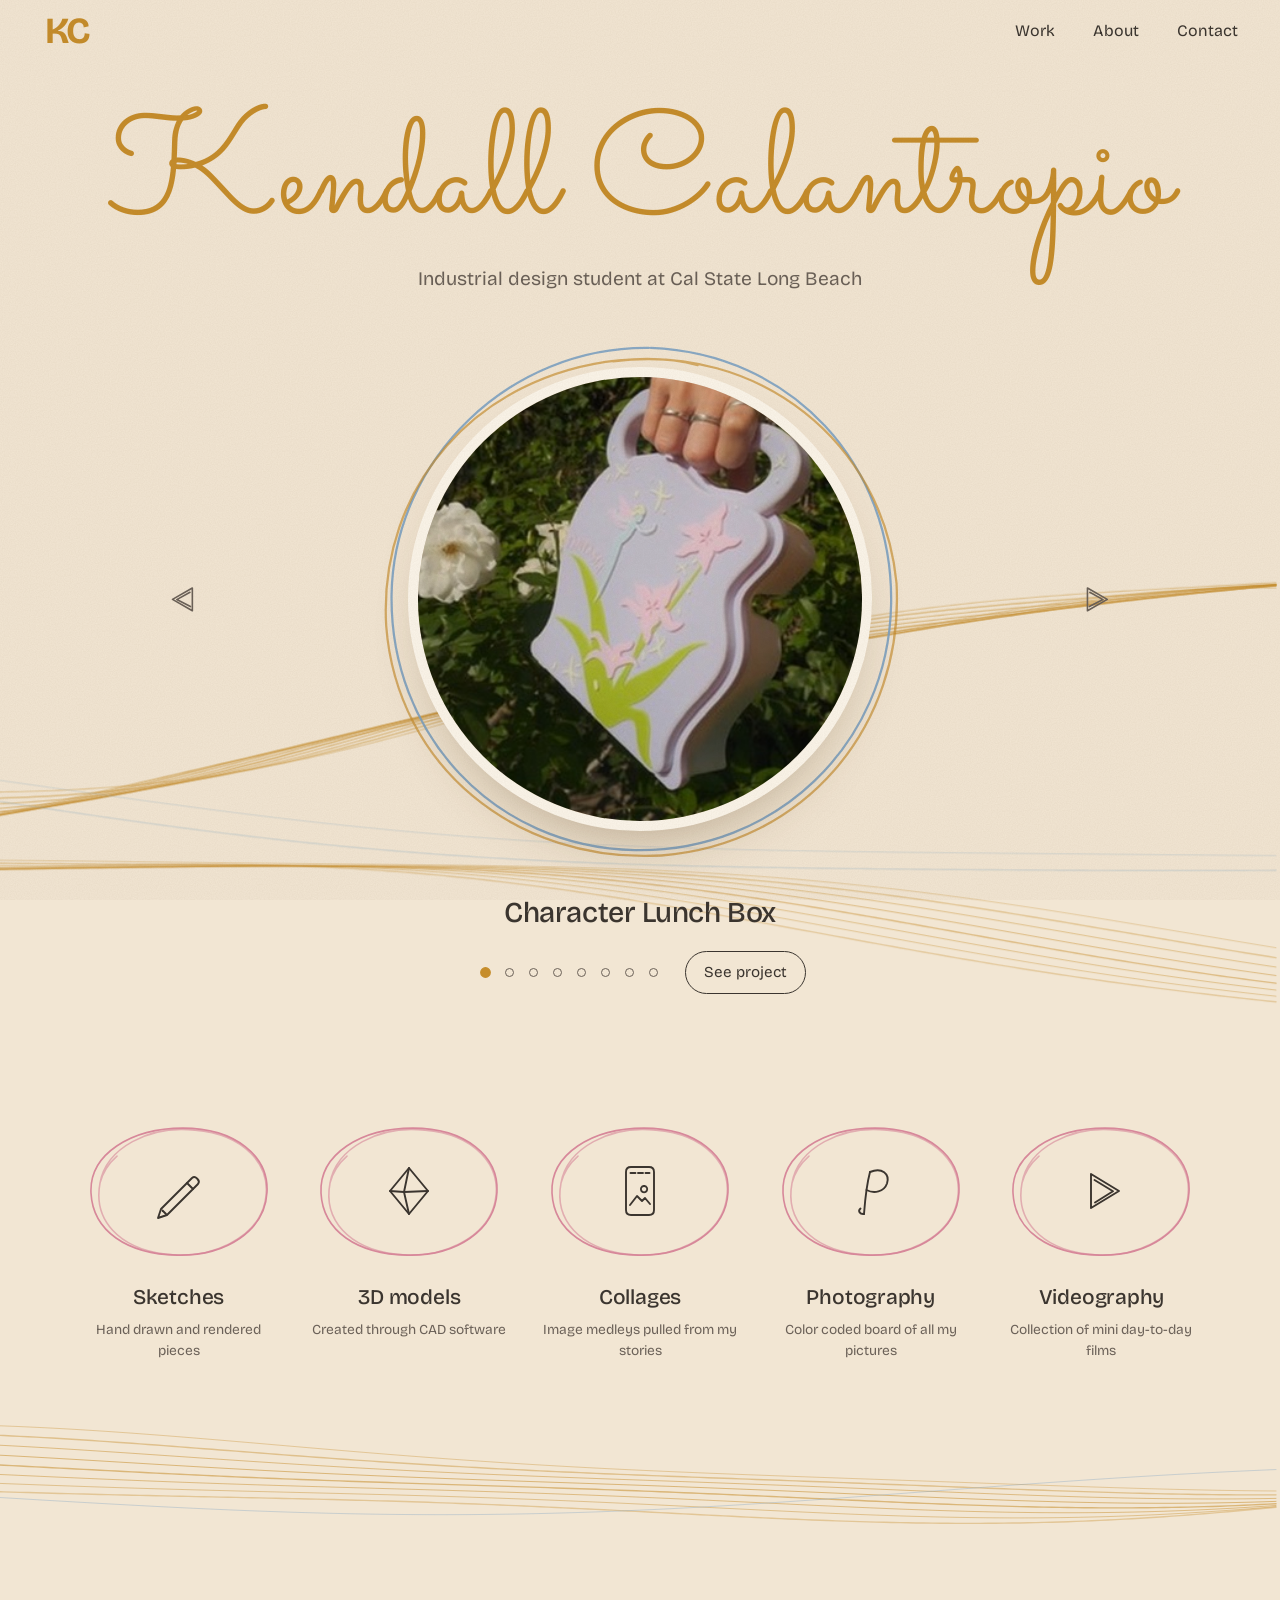
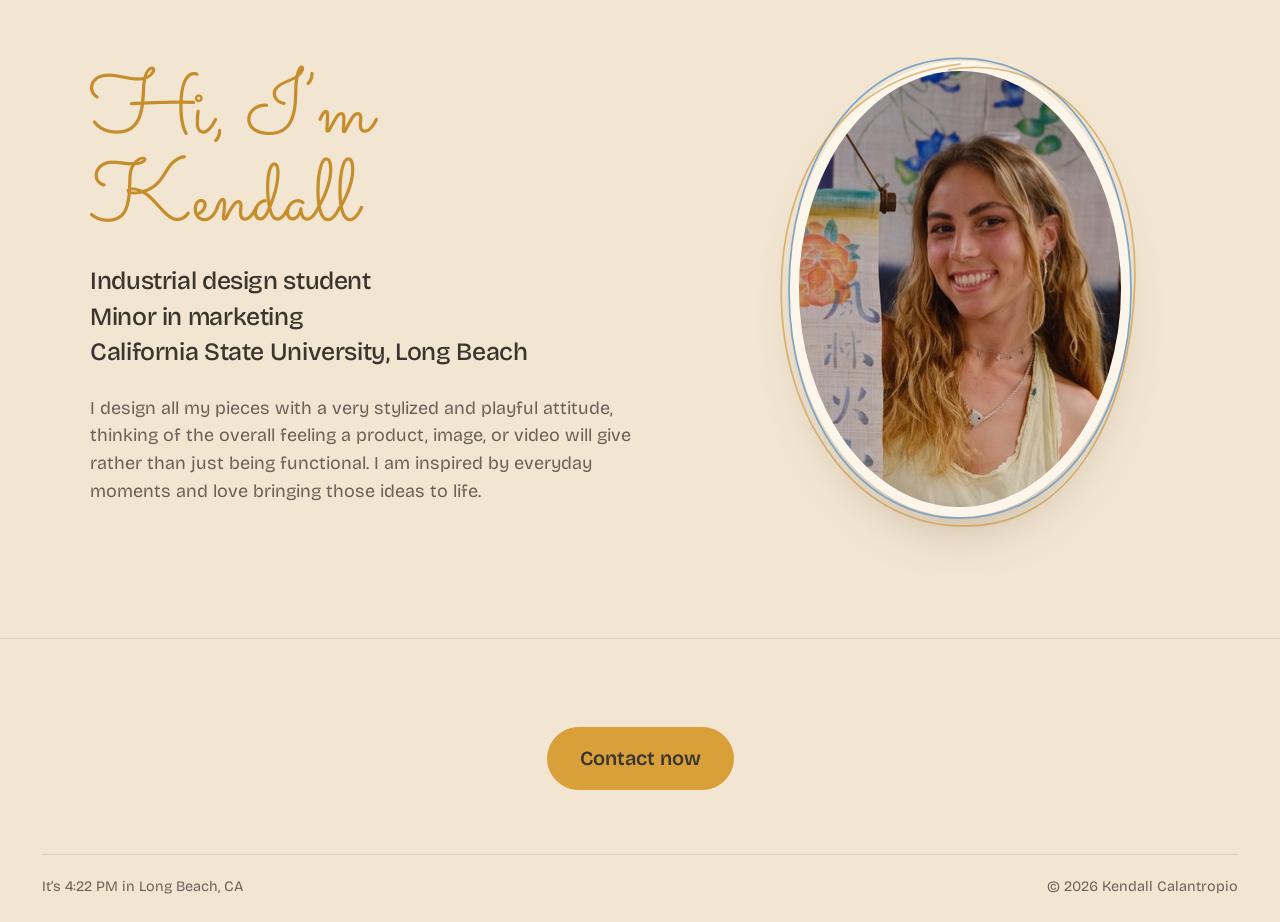
==== index.html @ 1a303d43 "Logo" ====
<!doctype html>
<html lang="en">
<head>
<meta charset="utf-8">
<meta name="viewport" content="width=device-width, initial-scale=1, viewport-fit=cover">
<meta name="color-scheme" content="only light">
<title>Kendall Calantropio | Industrial Design</title>
<meta name="description" content="Kendall Calantropio is an industrial design student at Cal State Long Beach. 3D printed objects, sketches, photography, and video.">
<script>document.documentElement.classList.add("js-intro");setTimeout(function(){document.documentElement.classList.remove("js-intro")},3500);</script>
<link rel="preload" href="assets/fonts/sacramento.woff2" as="font" type="font/woff2" crossorigin>
<link rel="preload" href="assets/fonts/bricolage-grotesque.woff2" as="font" type="font/woff2" crossorigin>
<link rel="stylesheet" href="assets/css/fonts.css">
<link rel="icon" href="data:image/svg+xml,%3Csvg xmlns=%27http://www.w3.org/2000/svg%27 viewBox=%270 0 64 64%27%3E%3Ccircle cx=%2732%27 cy=%2732%27 r=%2730%27 fill=%27%23C68D2B%27/%3E%3Ctext x=%2732%27 y=%2742%27 font-family=%27Georgia,serif%27 font-size=%2726%27 text-anchor=%27middle%27 fill=%27%23FBF5EA%27%3EKC%3C/text%3E%3C/svg%3E">
<meta property="og:type" content="website">
<meta property="og:title" content="Kendall Calantropio | Industrial Design">
<meta property="og:description" content="Industrial design student at Cal State Long Beach. 3D printed objects, sketches, collages, photography, and video.">
<meta property="og:url" content="https://calantropio.com/">
<meta property="og:image" content="https://calantropio.com/assets/img/lunchbox-1.jpg">
<style>
/* ---------- Tokens: colored pencils on sketchbook paper (always light) ---------- */
:root{
  --paper:#F2E6D3;
  --paper-deep:#E8D7BC;
  --paper-card:#F7EEDF;
  --frame:#FBF5EA;
  --graphite:#3B352F;
  --graphite-soft:#6B6158;
  --ochre:#C68D2B;
  --pink:#D7889A;
  --sky:#7FA4C4;
  --gold:#D9A03A;
  --shadow:0 30px 60px -32px rgba(84,54,20,.42);
  --ease:cubic-bezier(.2,.7,.1,1);
  --gutter:clamp(1.1rem,4vw,2.6rem);
  color-scheme:only light;
  box-sizing:border-box;
  padding-top:env(safe-area-inset-top,0px);
  padding-bottom:env(safe-area-inset-bottom,0px);
}
*,*::before,*::after{box-sizing:inherit}
html{scroll-padding-top:env(safe-area-inset-top,0px);-webkit-text-size-adjust:100%;background:var(--paper)}
html.lenis,html.lenis body{height:auto}
.lenis.lenis-smooth{scroll-behavior:auto !important}
.lenis.lenis-smooth [data-lenis-prevent]{overscroll-behavior:contain}
.lenis.lenis-stopped{overflow:hidden}
html.lb-open{overflow:hidden}
body{
  margin:0;background:var(--paper);color:var(--graphite);
  font-family:"Bricolage Grotesque","Avenir Next","Segoe UI",system-ui,sans-serif;
  font-optical-sizing:auto;font-size:clamp(1rem,.95rem + .25vw,1.125rem);line-height:1.55;
  overflow-x:hidden;-webkit-font-smoothing:antialiased;
}
body::before{content:"";position:fixed;inset:0 0 auto;height:env(safe-area-inset-top,0px);z-index:10;background:var(--paper)}
img{display:block;max-width:100%}
button{font:inherit;color:inherit}
[hidden]{display:none !important}
:focus-visible{outline:2px solid var(--ochre);outline-offset:4px;border-radius:8px}
.skip{position:absolute;left:1rem;top:-4rem;z-index:100;background:var(--graphite);color:var(--paper);padding:.6rem 1rem;border-radius:999px;text-decoration:none}
.skip:focus{top:calc(env(safe-area-inset-top,0px) + .75rem)}
.sr{position:absolute;width:1px;height:1px;overflow:hidden;clip:rect(0 0 0 0);white-space:nowrap}
.grain{position:fixed;inset:0;pointer-events:none;z-index:60;opacity:.16;mix-blend-mode:multiply;
  background-image:url("data:image/svg+xml;utf8,<svg xmlns='http://www.w3.org/2000/svg' width='180' height='180'><filter id='n'><feTurbulence type='fractalNoise' baseFrequency='.85' numOctaves='2' stitchTiles='stitch'/><feColorMatrix values='0 0 0 0 .32  0 0 0 0 .25  0 0 0 0 .17  0 0 0 .6 0'/></filter><rect width='100%' height='100%' filter='url(%23n)'/></svg>")}

/* ---------- Nav ---------- */
.nav{position:fixed;top:0;left:0;right:0;z-index:50;display:flex;align-items:center;justify-content:space-between;
  padding:calc(env(safe-area-inset-top,0px) + .8rem) var(--gutter) .8rem;
  transition:transform .55s var(--ease),background-color .4s ease,box-shadow .4s ease}
.nav.is-scrolled{background:var(--paper);background:color-mix(in srgb,var(--paper) 84%,transparent);
  -webkit-backdrop-filter:blur(12px);backdrop-filter:blur(12px);box-shadow:0 1px 0 color-mix(in srgb,var(--graphite) 10%,transparent)}
.nav.is-hidden{transform:translateY(-110%)}
.nav-mark{font-family:"Bricolage Grotesque","Avenir Next","Segoe UI",system-ui,sans-serif;font-size:2.3rem;line-height:1;font-weight:700;letter-spacing:-.08em;color:var(--ochre);text-decoration:none;padding:0 .2rem}
.nav-links{display:flex;gap:clamp(1.1rem,3vw,2.4rem)}
.nav-links a{position:relative;color:var(--graphite);text-decoration:none;font-size:1rem;padding:.35rem 0}
.nav-links a::after{content:"";position:absolute;left:0;right:0;bottom:0;height:1.5px;background:var(--ochre);transform:scaleX(0);transform-origin:right;transition:transform .5s var(--ease)}
.nav-links a:hover::after,.nav-links a:focus-visible::after{transform:scaleX(1);transform-origin:left}

/* ---------- Hero ---------- */
.hero{position:relative;isolation:isolate;min-height:100svh;display:flex;flex-direction:column;align-items:center;justify-content:center;
  text-align:center;padding:clamp(5.5rem,12vh,8rem) var(--gutter) clamp(2.5rem,7vh,4.5rem);overflow:hidden}
.waves{display:block;width:100%;pointer-events:none}
.waves-hero{position:absolute;left:0;right:0;bottom:0;height:64%;z-index:-1}
.hero-name{margin:0;font-family:"Sacramento","Snell Roundhand",cursive;font-weight:400;
  font-size:clamp(3.1rem,11.5vw,9.8rem);line-height:1.02;color:var(--ochre)}
.hero-name-ink{display:inline-block;padding:.22em .35em .26em;margin:-.22em -.35em -.26em}
.hero-role{margin:.35rem 0 0;color:var(--graphite-soft);font-size:clamp(1rem,.9rem + .4vw,1.2rem)}

.feature{position:relative;margin-top:clamp(1.4rem,4vh,2.6rem);width:min(100%,980px);display:grid;
  grid-template-columns:auto minmax(0,1fr) auto;grid-template-areas:"prev stage next" "cap cap cap";
  align-items:center;column-gap:clamp(.25rem,4vw,4rem);row-gap:clamp(1rem,2.4vh,1.6rem)}
.feature-stage{grid-area:stage;position:relative;justify-self:center;width:clamp(260px,min(50vw,60svh),660px);aspect-ratio:1;
  perspective:900px;touch-action:pan-y;cursor:pointer}
.feature-frame{position:absolute;inset:7%;border-radius:50%;overflow:hidden;background:var(--paper-deep);
  border:clamp(6px,.9vw,10px) solid var(--frame);box-shadow:var(--shadow);will-change:transform}
.feature-img{position:absolute;inset:0;width:100%;height:100%;object-fit:cover;user-select:none;-webkit-user-drag:none}
.feature-ring{position:absolute;inset:0;width:100%;height:100%;overflow:visible;pointer-events:none}
.feature-ring path{fill:none;stroke:var(--sky);stroke-width:.42;stroke-linecap:round;stroke-dasharray:1;opacity:.9}
.feature-ring path:last-child{stroke:var(--ochre);opacity:.65}
.feature-arrow{appearance:none;border:0;background:none;width:clamp(44px,6vw,66px);height:clamp(44px,6vw,66px);border-radius:50%;
  display:grid;place-items:center;cursor:pointer;color:var(--graphite-soft);transition:color .3s ease}
.feature-arrow:hover{color:var(--ochre)}
.feature-arrow.prev{grid-area:prev}
.feature-arrow.next{grid-area:next}
.feature-arrow svg{width:70%;height:70%;overflow:visible}
.feature-arrow.next svg{transform:scaleX(-1)}
.feature-arrow path{fill:none;stroke:currentColor;stroke-width:1.7;stroke-linejoin:round;stroke-linecap:round}
.feature-caption{grid-area:cap;display:flex;flex-direction:column;align-items:center;gap:.25rem}
.feature-title{margin:0;font-size:clamp(1.3rem,1rem + 1vw,1.8rem);font-weight:500;letter-spacing:-.015em}
.feature-note{margin:0;color:var(--graphite-soft);font-size:.98rem}
.feature-row{display:flex;align-items:center;gap:1.2rem;margin-top:.7rem}
.feature-dots{display:flex}
.feature-dot{appearance:none;border:0;background:none;width:24px;height:28px;padding:0;cursor:pointer;display:grid;place-items:center}
.feature-dot::before{content:"";width:9px;height:9px;border-radius:50%;border:1.5px solid var(--graphite-soft);transition:background-color .3s ease,border-color .3s ease,transform .4s var(--ease)}
.feature-dot[aria-current="true"]::before{background:var(--ochre);border-color:var(--ochre);transform:scale(1.2)}

.pill{appearance:none;display:inline-flex;align-items:center;gap:.5rem;border:1.5px solid var(--graphite);background:transparent;color:var(--graphite);
  border-radius:999px;padding:.55rem 1.15rem;font-size:.95rem;white-space:nowrap;cursor:pointer;text-decoration:none;transition:background-color .35s ease,color .35s ease,border-color .35s ease}
.pill:hover{background:var(--graphite);color:var(--paper)}

/* ---------- Four circles ---------- */
.paths{padding:clamp(1.5rem,5vw,3.5rem) var(--gutter) clamp(.5rem,3vw,2rem)}
.paths-list{list-style:none;margin:0 auto;padding:0;max-width:1240px;display:flex;flex-wrap:wrap;justify-content:center;gap:clamp(1.6rem,3vw,2.6rem) clamp(.75rem,2.4vw,2.6rem)}
.paths-list > li{flex:0 1 200px;min-width:0}
.path{display:flex;flex-direction:column;align-items:center;gap:.8rem;color:var(--graphite);text-decoration:none;text-align:center;border-radius:24px}
.path-ring{position:relative;width:min(100%,210px);aspect-ratio:1.28;display:grid;place-items:center}
.path-ring .ring{position:absolute;inset:0;width:100%;height:100%;overflow:visible}
.ring path{fill:none;stroke:var(--pink);stroke-width:1.6;stroke-linecap:round;stroke-dasharray:1}
.ring path:last-child{opacity:.6}
.path-fill{position:absolute;inset:12% 10%;border-radius:50%;background:radial-gradient(closest-side,color-mix(in srgb,var(--pink) 30%,transparent),transparent);
  transform:scale(.55);opacity:0;transition:transform .7s var(--ease),opacity .45s ease}
.path-icon{position:relative;width:32%;height:auto;overflow:visible;transition:transform .6s var(--ease)}
.path-icon path{fill:none;stroke:var(--graphite);stroke-width:1.9;stroke-linecap:round;stroke-linejoin:round}
.path:hover .path-fill,.path:focus-visible .path-fill{transform:scale(1);opacity:1}
.path:hover .path-icon,.path:focus-visible .path-icon{transform:translateY(-4px) rotate(-5deg)}
.path:hover .ring path,.path:focus-visible .ring path{animation:redraw 1.1s var(--ease) both}
.path:hover .ring path:last-child,.path:focus-visible .ring path:last-child{animation-delay:.12s}
@keyframes redraw{from{stroke-dashoffset:1}to{stroke-dashoffset:0}}
.path-label{font-size:clamp(1.05rem,.95rem + .45vw,1.35rem);font-weight:500;letter-spacing:-.01em}
.path-where{margin-top:-.55rem;font-size:.86rem;color:var(--graphite-soft)}
/* when someone taps Work in the menu, the circles redraw and nudge to say "start here" */
.paths-list.is-focus .ring path{animation:redraw 1.3s var(--ease) both}
.paths-list.is-focus .ring path:last-child{animation-delay:.15s}
.paths-list.is-focus .path-ring{animation:nudge 1s var(--ease) both}
.paths-list.is-focus li:nth-child(2) .path-ring{animation-delay:.07s}
.paths-list.is-focus li:nth-child(3) .path-ring{animation-delay:.14s}
.paths-list.is-focus li:nth-child(4) .path-ring{animation-delay:.21s}
.paths-list.is-focus li:nth-child(5) .path-ring{animation-delay:.28s}
@keyframes nudge{0%{transform:scale(.9)}55%{transform:scale(1.06)}100%{transform:none}}

.divider{height:clamp(90px,14vw,170px)}
.divider .waves{height:100%}

/* ---------- About ---------- */
.about{padding:clamp(2rem,6vw,4.5rem) var(--gutter) clamp(3rem,8vw,6rem)}
.about-inner{max-width:1100px;margin:0 auto;display:grid;grid-template-columns:minmax(0,1.1fr) minmax(0,.9fr);gap:clamp(2rem,6vw,6rem);align-items:center}
.about-hello{margin:0 0 1.1rem;font-family:"Sacramento","Snell Roundhand",cursive;font-weight:400;color:var(--ochre);font-size:clamp(3.2rem,2rem + 4.4vw,6rem);line-height:1}
.about-facts{list-style:none;margin:0 0 1.6rem;padding:0;display:grid;gap:.2rem;font-size:clamp(1.2rem,1rem + .7vw,1.6rem);font-weight:500;letter-spacing:-.015em;line-height:1.3}
.about-bio{margin:0;max-width:46ch;color:var(--graphite-soft)}
.portrait{position:relative;justify-self:center;width:min(100%,380px);aspect-ratio:3/4}
.portrait-frame{position:absolute;inset:5%;border-radius:50%;overflow:hidden;border:clamp(7px,.9vw,10px) solid var(--frame);box-shadow:var(--shadow);background:var(--paper-deep)}
.portrait-frame img{width:100%;height:100%;object-fit:cover;object-position:50% 28%;transform:scale(1.12)}
.portrait svg{position:absolute;inset:0;width:100%;height:100%;overflow:visible;pointer-events:none}
.portrait svg path{fill:none;stroke:var(--sky);stroke-width:.45;stroke-linecap:round}
.portrait svg path:last-child{stroke:var(--ochre);opacity:.55}

/* ---------- Work pages: shared header ---------- */
.page-head{position:relative;isolation:isolate;max-width:1300px;margin:0 auto;padding:clamp(7rem,17vh,10.5rem) var(--gutter) clamp(1.5rem,3.5vw,2.5rem)}
.page-waves{position:absolute;left:50%;width:100vw;transform:translateX(-50%);bottom:-30px;height:70%;z-index:-1}
.back-link{display:inline-block;margin-bottom:1.6rem;color:var(--graphite-soft);text-decoration:none;border-bottom:1.5px solid var(--pink);padding-bottom:.1rem;transition:color .3s ease}
.back-link:hover{color:var(--ochre)}
.page-title{margin:0;font-size:clamp(3.4rem,2rem + 7vw,9.5rem);font-weight:500;letter-spacing:-.045em;line-height:.92}
.page-intro{margin:1.3rem 0 0;max-width:44ch;color:var(--graphite-soft);font-size:clamp(1.05rem,.95rem + .4vw,1.3rem)}
.page-index{display:flex;flex-wrap:wrap;gap:.6rem;margin-top:1.9rem}
.chip{appearance:none;border:1.5px solid color-mix(in srgb,var(--graphite) 28%,transparent);background:var(--paper);border-radius:999px;padding:.45rem .95rem;font-size:.93rem;cursor:pointer;transition:border-color .3s ease,color .3s ease}
.chip:hover{border-color:var(--ochre);color:var(--ochre)}

/* ---------- 3D models: a showroom of plinths ---------- */
.exhibits{max-width:1300px;margin:0 auto;padding:0 var(--gutter)}
.exhibit{position:relative;display:grid;grid-template-columns:minmax(0,1fr) minmax(0,1fr);align-items:center;gap:clamp(2rem,5vw,5.5rem);
  padding-block:clamp(1.75rem,3.5vw,3rem)}
.exhibit:nth-child(even) .exhibit-stage{order:2}
.exhibit-stage{position:relative;isolation:isolate;display:flex;flex-direction:column;align-items:center}
.plinth-glow{position:absolute;inset:4% -6%;border-radius:50%;background:radial-gradient(closest-side,color-mix(in srgb,var(--accent) 32%,transparent),transparent 74%);z-index:-2}
.exhibit-art{--pad:clamp(10px,1.4vw,16px);--fh:min(60svh,560px);position:relative;width:min(86%,calc(var(--fh) * var(--ar,1) + 2 * var(--pad)))}
.exhibit-sketch{position:absolute;inset:-13px;border:1.6px solid var(--accent);border-radius:18px;transform:rotate(-1.4deg);opacity:.9;pointer-events:none;transition:transform .8s var(--ease)}
.exhibit-sketch + .exhibit-sketch{inset:-7px;border-color:var(--ochre);border-radius:14px;opacity:.55;transform:rotate(1deg)}
.exhibit-back{position:absolute;inset:0;padding:var(--pad);border-radius:10px;background:var(--frame);transform:rotate(4.5deg) translate(4%,1%);transform-origin:50% 90%;
  box-shadow:0 0 0 1px rgba(59,53,47,.07),0 20px 40px -24px rgba(84,54,20,.4);transition:transform .8s var(--ease)}
.exhibit:nth-child(even) .exhibit-back{transform:rotate(-4.5deg) translate(-4%,1%)}
.exhibit-back img{width:100%;height:100%;object-fit:cover;border-radius:3px}
.exhibit-frame{position:relative;display:block;width:100%;padding:var(--pad);border:0;border-radius:10px;background:var(--frame);cursor:pointer;text-align:left;
  box-shadow:0 0 0 1px rgba(59,53,47,.07),0 2px 4px rgba(84,54,20,.06),0 26px 50px -26px rgba(84,54,20,.4),0 60px 100px -60px rgba(84,54,20,.35);
  transition:box-shadow .6s var(--ease),transform .6s var(--ease)}
.exhibit-frame::after{content:"";position:absolute;inset:var(--pad);border-radius:3px;pointer-events:none;box-shadow:inset 0 0 0 1px rgba(59,53,47,.14),inset 0 1px 8px rgba(40,25,10,.1)}
.exhibit-photo{display:block;width:100%;aspect-ratio:var(--ar,1);overflow:hidden;border-radius:3px;background:var(--paper-deep)}
.exhibit-photo img{width:100%;height:100%;object-fit:cover;transition:filter .6s ease}
.exhibit-art:hover .exhibit-frame,.exhibit-frame:focus-visible{transform:translateY(-6px);
  box-shadow:0 0 0 1px rgba(59,53,47,.09),0 3px 6px rgba(84,54,20,.08),0 40px 70px -28px rgba(84,54,20,.5),0 70px 120px -60px rgba(84,54,20,.4)}
.exhibit-art:hover .exhibit-photo img{filter:brightness(1.04) saturate(1.08)}
.exhibit-art:hover .exhibit-sketch{transform:rotate(.8deg) scale(1.012)}
.exhibit-art:hover .exhibit-sketch + .exhibit-sketch{transform:rotate(-1deg) scale(1.02)}
.exhibit-art:hover .exhibit-back{transform:rotate(7deg) translate(6%,2%)}
.exhibit:nth-child(even) .exhibit-art:hover .exhibit-back{transform:rotate(-7deg) translate(-6%,2%)}
.exhibit-text h2{margin:0 0 1.1rem;font-size:clamp(2.4rem,1.4rem + 3.6vw,4.6rem);font-weight:500;letter-spacing:-.035em;line-height:.98}
.exhibit-desc{margin:0 0 1.8rem;max-width:44ch}

/* ---------- Sketches: pages torn from a sketchbook, spread on a desk ---------- */
.desk{max-width:1300px;margin:0 auto;padding:clamp(1rem,3vw,2rem) var(--gutter) clamp(2rem,6vw,4rem);display:flex;gap:clamp(1.4rem,3vw,2.8rem);align-items:flex-start}
.desk-col{flex:1 1 0;min-width:0;display:flex;flex-direction:column;gap:clamp(2.2rem,4vw,3.6rem)}
.desk-col:nth-child(2){padding-top:clamp(2rem,8vw,6.5rem)}
.desk-col:nth-child(3){padding-top:clamp(1rem,3vw,2.5rem)}
.sheet{appearance:none;display:block;width:100%;border:0;background:none;padding:0;text-align:left;cursor:pointer;border-radius:10px}
.sheet-body{position:relative;display:block}
.sheet-under{position:absolute;inset:0;background:#F1E9DB;border-radius:6px 6px 10px 10px;transform:rotate(calc(var(--tilt,0deg) + 3.2deg)) translate(7px,7px);
  box-shadow:0 18px 30px -22px rgba(70,45,15,.4)}
.sheet-paper{position:relative;display:block;background:var(--frame);padding:34px 14px 14px;border-radius:6px 6px 10px 10px;transform:rotate(var(--tilt,0deg));
  box-shadow:0 22px 34px -22px rgba(70,45,15,.42),0 2px 6px -2px rgba(70,45,15,.12);transition:transform .7s var(--ease),box-shadow .7s var(--ease)}
.sheet-coil{position:absolute;top:5px;left:12px;right:12px;height:22px;background-repeat:repeat-x;background-size:16px 22px;
  background-image:url("data:image/svg+xml;utf8,<svg xmlns='http://www.w3.org/2000/svg' width='16' height='22'><circle cx='8' cy='15' r='2.6' fill='%23CDBFA8'/><path d='M8 15 C4 15 4 2.5 8 2.5 C11.5 2.5 11.5 9 9.6 11.6' fill='none' stroke='%233B352F' stroke-width='1.6' stroke-linecap='round'/></svg>")}
.sheet-paper img{width:100%;height:auto;border-radius:2px}
.sheet:hover .sheet-paper,.sheet:focus-visible .sheet-paper{transform:rotate(0deg) translateY(-8px);box-shadow:0 36px 52px -26px rgba(70,45,15,.5),0 2px 6px -2px rgba(70,45,15,.12)}
.sheet-title{display:block;margin-top:1.1rem;font-size:1.25rem;font-weight:500;letter-spacing:-.01em}
.sheet-meta{display:block;color:var(--graphite-soft);font-size:.95rem}


/* ---------- Collages: a bare-bones story player ---------- */
.page-head-tight{padding-top:clamp(5.5rem,11vh,7rem);padding-bottom:clamp(1rem,2.4vw,1.6rem)}
.page-head-tight .back-link{margin-bottom:.7rem}
.page-head-tight .page-title{font-size:clamp(2.4rem,1.6rem + 3vw,4rem)}
.stories{display:flex;align-items:center;justify-content:center;gap:clamp(.6rem,2vw,1.6rem);padding:0 var(--gutter) clamp(3rem,8vw,5rem)}
.story{--ar:0.5725;--sh:clamp(420px,calc(100svh - 15.5rem),880px);position:relative;flex:0 0 auto;width:min(calc(100vw - 2 * var(--gutter)),calc(var(--sh) * var(--ar)));aspect-ratio:var(--ar);
  border-radius:18px;overflow:hidden;background:#141110;box-shadow:0 40px 80px -40px rgba(40,25,10,.6);
  cursor:pointer;user-select:none;-webkit-user-select:none;-webkit-touch-callout:none;touch-action:pan-y;-webkit-tap-highlight-color:transparent}
.story::before{content:"";position:absolute;inset:0 0 auto;height:80px;z-index:1;pointer-events:none;background:linear-gradient(rgba(0,0,0,.32),transparent)}
.story-img{position:absolute;inset:0;width:100%;height:100%;object-fit:cover;pointer-events:none}
.story-bars{position:absolute;z-index:2;top:10px;left:10px;right:10px;display:flex;gap:3px;transition:opacity .2s ease}
.story-bar{flex:1;height:2.5px;border-radius:2px;background:rgba(255,255,255,.38);overflow:hidden}
.story-bar i{display:block;height:100%;background:#fff;transform:scaleX(0);transform-origin:left center}
.story-head{position:absolute;z-index:2;top:20px;left:12px;right:6px;display:flex;align-items:center;gap:.55rem;color:#fff;font-size:.88rem;font-weight:500;
  text-shadow:0 1px 3px rgba(0,0,0,.35);transition:opacity .2s ease}
.story-pause{margin-left:auto;width:40px;height:40px;padding:0;border:0;border-radius:50%;background:transparent;color:#fff;display:grid;place-items:center;cursor:pointer}
.story-pause svg{width:16px;height:16px;overflow:visible}
.story-pause path{fill:none;stroke:currentColor;stroke-width:2.2;stroke-linecap:round;stroke-linejoin:round}
.story-pause .i-play path{fill:currentColor}
.story-pause .i-play,.story-pause.is-paused .i-pause{display:none}
.story-pause.is-paused .i-play{display:block}
.story.is-held .story-bars,.story.is-held .story-head{opacity:0}
.story-side{flex:0 0 auto;width:44px;height:44px;padding:0;border:0;border-radius:50%;background:var(--frame);color:var(--graphite);cursor:pointer;display:grid;place-items:center;
  box-shadow:0 0 0 1px rgba(59,53,47,.08),0 10px 20px -12px rgba(80,50,20,.5);transition:transform .4s var(--ease)}
.story-side:hover{transform:scale(1.08)}
.story-side svg{width:18px;height:18px}
.story-side path{fill:none;stroke:currentColor;stroke-width:2;stroke-linecap:round;stroke-linejoin:round}
@media (max-width:700px){.story-side{display:none}.story{border-radius:14px}}

/* ---------- Next page ---------- */
.next-page{display:flex;flex-direction:column;align-items:center;gap:.1rem;text-decoration:none;color:var(--graphite);text-align:center;
  padding:clamp(3rem,8vw,6rem) var(--gutter) clamp(1.5rem,4vw,2.5rem)}
.next-label{color:var(--graphite-soft);font-size:1.05rem;margin-bottom:.3rem}
.next-title{position:relative;font-weight:600;color:var(--graphite);font-size:clamp(3rem,1.6rem + 6vw,7.2rem);letter-spacing:-.045em;line-height:.95;padding-bottom:.2em;transition:color .5s ease}
.next-title::after{content:"";position:absolute;left:0;right:0;bottom:0;height:.17em;transform:scaleX(.3);transform-origin:left center;transition:transform .9s var(--ease);
  background:url("data:image/svg+xml;utf8,<svg xmlns='http://www.w3.org/2000/svg' width='48' height='14' viewBox='0 0 48 14'><path d='M0 7 Q12 0 24 7 T48 7' fill='none' stroke='%23C68D2B' stroke-width='2.4' stroke-linecap='round'/></svg>") repeat-x left center/auto 100%}
.next-page:hover .next-title,.next-page:focus-visible .next-title{color:var(--ochre)}
.next-page:hover .next-title::after,.next-page:focus-visible .next-title::after{transform:scaleX(1)}

/* ---------- Footer with contact ---------- */
.site-footer{padding:clamp(3rem,8vw,5.5rem) var(--gutter) 0;text-align:center;border-top:1px solid color-mix(in srgb,var(--graphite) 10%,transparent)}
.contact-email{font-size:clamp(1.05rem,.95rem + .5vw,1.25rem);font-weight:600;padding:.95rem 2rem;background:var(--gold);border-color:var(--gold);color:var(--graphite)}
.contact-email:hover{background:var(--graphite);border-color:var(--graphite);color:#FFF8EE}
.contact-links{display:flex;justify-content:center;gap:1.6rem;margin-top:1.3rem}
.contact-links a{color:var(--graphite);text-decoration:none;border-bottom:1.5px solid var(--pink);padding-bottom:.1rem}
.contact-links a:hover{color:var(--ochre)}
.footer-base{max-width:1200px;margin:clamp(2.5rem,6vw,4rem) auto 0;padding:1.3rem 0 1.5rem;display:flex;flex-wrap:wrap;justify-content:space-between;gap:.5rem 1.5rem;
  color:var(--graphite-soft);font-size:.9rem;border-top:1px solid color-mix(in srgb,var(--graphite) 10%,transparent)}

/* ---------- Page transition ---------- */
.wipe{position:fixed;inset:0;z-index:70;background:var(--paper);visibility:hidden;display:flex;align-items:center;justify-content:center;pointer-events:none}
.wipe-lines{position:absolute;left:0;top:50%;width:100%;height:clamp(140px,24vw,240px);transform:translateY(-50%);overflow:visible}
.wipe-lines path{fill:none;stroke:var(--ochre);stroke-width:1.5;stroke-linecap:round;stroke-dasharray:1;opacity:.75}
.wipe-lines path:last-child{stroke:var(--sky)}
.wipe-title{position:relative;font-weight:600;color:var(--graphite);font-size:clamp(3.2rem,1.8rem + 6.5vw,8rem);letter-spacing:-.045em;line-height:1;
  padding:.06em .3em .14em;border-radius:40px;background:var(--paper);box-shadow:0 0 44px 26px var(--paper)}

/* ---------- Lightbox ---------- */
.lb{position:fixed;inset:0;z-index:80;display:grid;place-items:center;padding:max(1rem,env(safe-area-inset-top,0px)) 1rem max(1rem,env(safe-area-inset-bottom,0px))}
.lb-backdrop{position:absolute;inset:0;background:var(--paper);background:color-mix(in srgb,var(--paper) 72%,transparent);-webkit-backdrop-filter:blur(14px);backdrop-filter:blur(14px);opacity:0;transition:opacity .45s ease}
.lb.is-open .lb-backdrop{opacity:1}
.lb-panel{position:relative;width:min(1100px,100%);max-height:100%;overflow:auto;background:var(--paper-card);border-radius:32px;
  box-shadow:0 40px 100px -30px rgba(40,25,10,.5);display:grid;grid-template-columns:minmax(0,1.35fr) minmax(0,.65fr);gap:clamp(1rem,3vw,2.4rem);
  padding:clamp(.8rem,2vw,1.4rem);opacity:0;transform:translateY(28px) scale(.97);transition:opacity .45s ease,transform .65s var(--ease)}
.lb.is-open .lb-panel{opacity:1;transform:none}
.lb{--lb-max-h:min(76svh,780px)}
.lb-media{--ar:1.3333;position:relative;width:min(100%,calc(var(--lb-max-h) * var(--ar)));aspect-ratio:var(--ar);margin:0 auto;border-radius:22px;overflow:hidden;background:var(--paper-deep);transition:width .45s var(--ease)}
.lb-media img{position:absolute;inset:0;width:100%;height:100%;object-fit:contain;transition:opacity .3s ease}
.lb-nav{position:absolute;top:50%;width:44px;height:44px;margin-top:-22px;border-radius:50%;border:0;background:var(--paper-card);color:var(--graphite);cursor:pointer;display:grid;place-items:center;box-shadow:0 6px 18px -8px rgba(0,0,0,.35)}
.lb-nav svg{width:18px;height:18px}
.lb-nav path{fill:none;stroke:currentColor;stroke-width:2;stroke-linecap:round;stroke-linejoin:round}
.lb-prev{left:.75rem}.lb-next{right:.75rem}
.lb-thumbs{display:flex;flex-wrap:wrap;justify-content:center;gap:.6rem;margin-top:.8rem}
.lb-thumbs:empty{display:none}
.lb-thumb{width:66px;height:54px;padding:0;border:2px solid transparent;border-radius:12px;overflow:hidden;background:none;cursor:pointer;opacity:.6;transition:opacity .3s ease,border-color .3s ease}
.lb-thumb[aria-current="true"]{border-color:var(--ochre);opacity:1}
.lb-thumb img{width:100%;height:100%;object-fit:cover}
.lb-text{align-self:center;padding:.5rem .5rem 1rem}
.lb-meta{margin:0 0 .5rem;color:var(--ochre)}
.lb-text h3{margin:0 0 1rem;font-size:clamp(1.9rem,1.2rem + 2vw,2.9rem);font-weight:500;letter-spacing:-.025em;line-height:1.02}
.lb-desc{margin:0;max-width:42ch}
.lb-close{position:absolute;top:.9rem;right:.9rem;z-index:2;width:44px;height:44px;border-radius:50%;border:0;background:var(--paper-card);color:var(--graphite);cursor:pointer;display:grid;place-items:center;box-shadow:0 6px 18px -8px rgba(0,0,0,.35)}
.lb-close svg{width:18px;height:18px}
.lb-close path{fill:none;stroke:currentColor;stroke-width:2;stroke-linecap:round}

/* ---------- Intro states ---------- */
.js-intro .hero-name-ink{clip-path:inset(0 100% 0 0)}
.js-intro .hero-role,.js-intro .feature,.js-intro .nav,.js-intro .waves-hero{opacity:0}

/* ---------- Responsive ---------- */
@media (max-width:860px){
  .exhibit{grid-template-columns:1fr;min-height:0;gap:1.8rem}
  .exhibit:nth-child(even) .exhibit-stage{order:0}
  .exhibit-art{--fh:min(58svh,520px)}
  .about-inner{grid-template-columns:1fr}
  .portrait{order:-1;width:min(76%,320px)}
  .lb-panel{grid-template-columns:1fr;border-radius:24px}
  .lb{--lb-max-h:58svh}
}
@media (max-width:640px){
  .paths-list > li{flex-basis:calc(50% - 1rem)}
  .feature{grid-template-areas:"stage stage stage" "prev cap next"}
  .feature-stage{width:min(86vw,420px)}
  .feature-row{flex-direction:column;gap:.6rem}
  .nav-links{gap:1rem}
  .nav-links a{font-size:.95rem}
}
@media (prefers-reduced-motion: reduce){
  .js-intro .hero-name-ink{clip-path:none}
  .js-intro .hero-role,.js-intro .feature,.js-intro .nav,.js-intro .waves-hero{opacity:1}
  *,*::before,*::after{transition-duration:.01ms !important;animation-duration:.01ms !important;animation-iteration-count:1 !important;scroll-behavior:auto !important}
}
</style>
</head>
<body>
<a class="skip" href="#work">Skip to work</a>
<div class="grain" aria-hidden="true"></div>

<header class="nav" id="nav">
  <a class="nav-mark" href="#top" aria-label="Kendall Calantropio, home">KC</a>
  <nav class="nav-links" aria-label="Main">
    <a href="#work">Work</a>
    <a href="#about">About</a>
    <a href="#contact">Contact</a>
  </nav>
</header>

<main id="main">
  <!-- ================= Home ================= -->
  <div class="view" data-view="home">
    <section class="hero" aria-labelledby="heroName">
      <canvas class="waves waves-hero" id="wavesHero" aria-hidden="true"></canvas>
      <h1 class="hero-name" id="heroName"><span class="hero-name-ink">Kendall Calantropio</span></h1>
      <p class="hero-role">Industrial design student at Cal State Long Beach</p>

      <div class="feature" id="feature" aria-roledescription="carousel" aria-label="Featured projects">
        <button class="feature-arrow prev" type="button" aria-label="Previous project">
          <svg viewBox="0 0 40 40" aria-hidden="true"><path d="M30 8 L9 20 L30 32 Z"/><path d="M27.5 12.5 L13.5 20.2 L28 27.6"/></svg>
        </button>
        <div class="feature-stage" id="featureStage">
          <svg class="feature-ring" viewBox="0 0 100 100" aria-hidden="true">
            <path pathLength="1" d="M52 3.5 C78 4.5 97 25 96.5 51 C96 77 75 97 49 96.5 C23 96 3.5 75 4 49 C4.5 24 26 3 52 3.5"/>
            <path pathLength="1" d="M45 6 C72 2.5 95 21 97.5 47 C99 74 80 95.5 54 97.5 C27 99 5 81 3 55 C1.5 29 20 8.5 46 5.8 C52 5.2 57 5.6 61 6.8"/>
          </svg>
          <div class="feature-frame" id="featureFrame"></div>
        </div>
        <button class="feature-arrow next" type="button" aria-label="Next project">
          <svg viewBox="0 0 40 40" aria-hidden="true"><path d="M30 8 L9 20 L30 32 Z"/><path d="M27.5 12.5 L13.5 20.2 L28 27.6"/></svg>
        </button>
        <div class="feature-caption">
          <div aria-live="polite">
            <p class="feature-title" id="featureTitle"></p>
          </div>
          <div class="feature-row">
            <div class="feature-dots" id="featureDots"></div>
            <button class="pill" type="button" id="featureOpen">See project</button>
          </div>
        </div>
      </div>
    </section>

    <section class="paths" id="work-sec" aria-label="Browse Kendall’s work">
      <ul class="paths-list">
        <li>
          <a class="path" href="#sketches">
            <span class="path-ring">
              <svg class="ring" viewBox="0 0 200 156" aria-hidden="true"><path pathLength="1" d="M12 80 C10 41 52 15 104 15 C156 15 190 43 188 79 C186 117 148 143 98 142 C48 141 14 118 12 80 Z"/><path pathLength="1" d="M21 70 C27 35 70 12 116 17 C164 21 194 51 186 89 C178 125 132 147 86 141 C40 135 14 107 21 70 C24 58 30 50 38 43"/></svg>
              <span class="path-fill"></span>
              <svg class="path-icon" viewBox="0 0 64 64" aria-hidden="true"><path d="M14 50 L40 24 L46 30 L20 56 L11 59 Z"/><path d="M40 24 L45 19 Q47.5 17 50 19.5 L50.5 20 Q53 22.5 51 25 L46 30"/><path d="M15.5 51.5 L19 55"/></svg>
            </span>
            <span class="path-label">Sketches</span>
            <span class="path-where">Hand drawn and rendered pieces</span>
          </a>
        </li>
        <li>
          <a class="path" href="#models">
            <span class="path-ring">
              <svg class="ring" viewBox="0 0 200 156" aria-hidden="true"><path pathLength="1" d="M12 80 C10 41 52 15 104 15 C156 15 190 43 188 79 C186 117 148 143 98 142 C48 141 14 118 12 80 Z"/><path pathLength="1" d="M21 70 C27 35 70 12 116 17 C164 21 194 51 186 89 C178 125 132 147 86 141 C40 135 14 107 21 70 C24 58 30 50 38 43"/></svg>
              <span class="path-fill"></span>
              <svg class="path-icon" viewBox="0 0 64 64" aria-hidden="true"><path d="M32 9 L51 32 L32 55 L13 32 Z"/><path d="M32 9 L27 33 L32 55"/><path d="M13 32 L27 33 L51 32"/></svg>
            </span>
            <span class="path-label">3D models</span>
            <span class="path-where">Created through CAD software</span>
          </a>
        </li>
        <li>
          <a class="path" href="#collages">
            <span class="path-ring">
              <svg class="ring" viewBox="0 0 200 156" aria-hidden="true"><path pathLength="1" d="M12 80 C10 41 52 15 104 15 C156 15 190 43 188 79 C186 117 148 143 98 142 C48 141 14 118 12 80 Z"/><path pathLength="1" d="M21 70 C27 35 70 12 116 17 C164 21 194 51 186 89 C178 125 132 147 86 141 C40 135 14 107 21 70 C24 58 30 50 38 43"/></svg>
              <span class="path-fill"></span>
              <svg class="path-icon" viewBox="0 0 64 64" aria-hidden="true"><path d="M23 8 H41 Q46 8 46 13 V51 Q46 56 41 56 H23 Q18 56 18 51 V13 Q18 8 23 8 Z"/><path d="M22.5 14 H27.5 M30 14 H35 M37.5 14 H41.5"/><path d="M22 46 L29 37 L34 42 L37 39 L42 45"/><path d="M36 27 a3.2 3.2 0 1 0 0.1 0"/></svg>
            </span>
            <span class="path-label">Collages</span>
            <span class="path-where">Image medleys pulled from my stories</span>
          </a>
        </li>
        <li>
          <a class="path" href="https://www.pinterest.com/keny37/my-pins/" target="_blank" rel="noopener">
            <span class="path-ring">
              <svg class="ring" viewBox="0 0 200 156" aria-hidden="true"><path pathLength="1" d="M12 80 C10 41 52 15 104 15 C156 15 190 43 188 79 C186 117 148 143 98 142 C48 141 14 118 12 80 Z"/><path pathLength="1" d="M21 70 C27 35 70 12 116 17 C164 21 194 51 186 89 C178 125 132 147 86 141 C40 135 14 107 21 70 C24 58 30 50 38 43"/></svg>
              <span class="path-fill"></span>
              <svg class="path-icon" viewBox="0 0 64 64" aria-hidden="true"><path d="M25 55 C26 42 27 28 31 13"/><path d="M31 13 C43 8 51 15 48 24.5 C45 33 35 35 27.5 31"/><path d="M25 55 C21 55.5 18.5 52 21.5 49.5"/></svg>
            </span>
            <span class="path-label">Photography</span>
            <span class="path-where">Color coded board of all my pictures<span class="sr"> (opens Pinterest in a new tab)</span></span>
          </a>
        </li>
        <li>
          <a class="path" href="https://www.youtube.com/@calantropio" target="_blank" rel="noopener">
            <span class="path-ring">
              <svg class="ring" viewBox="0 0 200 156" aria-hidden="true"><path pathLength="1" d="M12 80 C10 41 52 15 104 15 C156 15 190 43 188 79 C186 117 148 143 98 142 C48 141 14 118 12 80 Z"/><path pathLength="1" d="M21 70 C27 35 70 12 116 17 C164 21 194 51 186 89 C178 125 132 147 86 141 C40 135 14 107 21 70 C24 58 30 50 38 43"/></svg>
              <span class="path-fill"></span>
              <svg class="path-icon" viewBox="0 0 64 64" aria-hidden="true"><path d="M22 15 L50 32 L22 49 Z"/><path d="M25.5 21 L44 32.2 L26 43.5"/></svg>
            </span>
            <span class="path-label">Videography</span>
            <span class="path-where">Collection of mini day-to-day films<span class="sr"> (opens YouTube in a new tab)</span></span>
          </a>
        </li>
      </ul>
    </section>

    <div class="divider" aria-hidden="true"><canvas class="waves" id="wavesA"></canvas></div>

    <section class="about" id="about-sec" aria-labelledby="aboutHead">
      <div class="about-inner">
        <div>
          <h2 class="about-hello" id="aboutHead">Hi, I’m Kendall</h2>
          <ul class="about-facts">
            <li>Industrial design student</li>
            <li>Minor in marketing</li>
            <li>California State University, Long Beach</li>
          </ul>
          <p class="about-bio">I design all my pieces with a very stylized and playful attitude, thinking of the overall feeling a product, image, or video will give rather than just being functional. I am inspired by everyday moments and love bringing those ideas to life.</p>
        </div>
        <div class="portrait">
          <div class="portrait-frame"><img id="portraitImg" src="assets/img/kendall-portrait.jpg" alt="Kendall smiling and holding up a painted scroll" loading="lazy" decoding="async"></div>
          <svg viewBox="0 0 100 133" aria-hidden="true">
            <path d="M50 6 C78 6 95 34 95 67 C95 101 76 127 50 127 C24 127 5 101 5 67 C5 34 22 6 50 6"/>
            <path d="M47 9 C76 4 97 30 96 65 C95 100 79 129 52 129 C25 130 4 104 3 70 C2 37 19 11 50 7.5"/>
          </svg>
        </div>
      </div>
    </section>
  </div>

  <!-- ================= 3D models page ================= -->
  <div class="view" data-view="models">
    <header class="page-head">
      <canvas class="waves page-waves" id="wavesModels" aria-hidden="true"></canvas>
      <a class="back-link" href="#work">Back to all work</a>
      <h1 class="page-title">3D models</h1>
      <div class="page-index" id="modelChips" aria-label="Jump to an object"></div>
    </header>
    <div class="exhibits" id="exhibits"></div>
    <a class="next-page" href="#sketches"><span class="next-label">Next page</span><span class="next-title">Sketches</span></a>
  </div>

  <!-- ================= Sketches page ================= -->
  <div class="view" data-view="sketches">
    <header class="page-head">
      <canvas class="waves page-waves" id="wavesSketches" aria-hidden="true"></canvas>
      <a class="back-link" href="#work">Back to all work</a>
      <h1 class="page-title">Sketches</h1>
    </header>
    <div class="desk" id="desk"></div>
    <a class="next-page" href="#models"><span class="next-label">Next page</span><span class="next-title">3D models</span></a>
  </div>
  <!-- ================= Collages page ================= -->
  <div class="view" data-view="collages">
    <header class="page-head page-head-tight">
      <canvas class="waves page-waves" id="wavesCollages" aria-hidden="true"></canvas>
      <a class="back-link" href="#work">Back to all work</a>
      <h1 class="page-title">Collages</h1>
    </header>
    <div class="stories">
      <button class="story-side" id="storyPrev" type="button" aria-label="Previous collage"><svg viewBox="0 0 20 20" aria-hidden="true"><path d="M12.5 4 L6.5 10 L12.5 16"/></svg></button>
      <div class="story" id="story" role="region" aria-roledescription="slideshow" aria-label="Collages">
        <div class="story-bars" id="storyBars" aria-hidden="true"></div>
        <div class="story-head">
          <button class="story-pause" id="storyPause" type="button" aria-label="Pause">
            <svg class="i-pause" viewBox="0 0 20 20" aria-hidden="true"><path d="M7 4 V16 M13 4 V16"/></svg>
            <svg class="i-play" viewBox="0 0 20 20" aria-hidden="true"><path d="M6.5 4 L15.5 10 L6.5 16 Z"/></svg>
          </button>
        </div>
        <img class="story-img" id="storyImg" alt="" draggable="false">
        <p class="sr" id="storyLive" aria-live="polite"></p>
      </div>
      <button class="story-side" id="storyNext" type="button" aria-label="Next collage"><svg viewBox="0 0 20 20" aria-hidden="true"><path d="M7.5 4 L13.5 10 L7.5 16"/></svg></button>
    </div>
  </div>
</main>

<footer class="site-footer" id="contact-sec" aria-label="Contact">
  <a class="pill contact-email" href="mailto:Kendall@Calantropio.com" aria-label="Contact now: email Kendall@Calantropio.com">Contact now</a>
  <div class="footer-base">
    <span id="clock">Long Beach, CA</span>
    <span>© <span id="year">2026</span> Kendall Calantropio</span>
  </div>
</footer>

<div class="wipe" id="wipe" aria-hidden="true">
  <svg class="wipe-lines" viewBox="0 0 1200 200" preserveAspectRatio="none">
    <path pathLength="1" d="M-20 118 C200 40 380 170 600 100 S1000 30 1220 108"/>
    <path pathLength="1" d="M-20 134 C220 58 400 186 612 116 S1010 48 1220 126"/>
    <path pathLength="1" d="M-20 102 C240 158 420 30 640 90 S1020 150 1220 80"/>
  </svg>
  <span class="wipe-title" id="wipeTitle"></span>
</div>

<div class="lb" id="lb" role="dialog" aria-modal="true" aria-labelledby="lbTitle" hidden data-lenis-prevent>
  <div class="lb-backdrop" data-close></div>
  <div class="lb-panel">
    <button class="lb-close" id="lbClose" type="button" aria-label="Close project" data-close>
      <svg viewBox="0 0 20 20" aria-hidden="true"><path d="M4 4 L16 16 M16 4 L4 16"/></svg>
    </button>
    <div>
      <div class="lb-media">
        <img id="lbImg" alt="">
        <button class="lb-nav lb-prev" id="lbPrev" type="button" aria-label="Previous image"><svg viewBox="0 0 20 20" aria-hidden="true"><path d="M12.5 4 L6.5 10 L12.5 16"/></svg></button>
        <button class="lb-nav lb-next" id="lbNext" type="button" aria-label="Next image"><svg viewBox="0 0 20 20" aria-hidden="true"><path d="M7.5 4 L13.5 10 L7.5 16"/></svg></button>
      </div>
      <div class="lb-thumbs" id="lbThumbs"></div>
    </div>
    <div class="lb-text">
      <h3 id="lbTitle"></h3>
      <p class="lb-desc" id="lbDesc"></p>
    </div>
  </div>
</div>

<script src="assets/js/gsap.min.js"></script>
<script src="assets/js/ScrollTrigger.min.js"></script>
<script src="assets/js/lenis.min.js"></script>
<script>
(function () {
  "use strict";

  /* ================= Content: edit projects here ================= */
  const PROJECTS = [
    { id: "lunchbox", cat: "models", ar: 0.9184, title: "Character Lunch Box", meta: "3D printed lunch box",
      desc: "Fantasia-themed lunch pail with lifted and colored elements to create a beautiful cover piece.",
      imgs: ["assets/img/lunchbox-1.jpg", "assets/img/lunchbox-2.jpg", "assets/img/lunchbox-3.jpg", "assets/img/lunchbox-4.jpg"],
      alt: ["Lavender lunch box with raised pink lilies and a fairy on the lid, carried by its handle", "Renderings of the lunch box in purple, blue, lavender, and peach", "Renderings of open lunch boxes in pastel colors, filled with snacks", "The printed lunch box open on the grass, with three compartments of snacks"] },
    { id: "goggles", cat: "models", ar: 1.1944, title: "Bike Goggles", meta: "",
      desc: "Rugged goggles made with a soft, comfortable backing, a sturdy frame, and polarized lenses for the ideal riding glasses.",
      imgs: ["assets/img/goggles-1.jpg", "assets/img/goggles-2.jpg", "assets/img/goggles-3.jpg"],
      alt: ["Renderings of the bike goggles in four color and material combinations, floating in a spiral", "Close-up rendering of the goggles from the front and back, showing the padded seal and adjustable strap", "Exploded rendering of the goggles showing the strap, padded seal, frame, and lenses"] },
    { id: "caddy", cat: "models", ar: 1.7765, title: "Crustacean Caddy", meta: "Bathroom caddy",
      desc: "A crab-shaped bathroom essential that holds all your shower needs. Perfect for dorms, under-cabinet storage, or taking on the go.",
      imgs: ["assets/img/caddy-1.webp", "assets/img/caddy-2.jpg", "assets/img/caddy-3.jpg"],
      alt: ["Animated rendering of the red crab-shaped caddy turning in place", "Rendering of the red crab caddy holding shampoo, lotion, a toothbrush, and a razor", "Renderings of the caddy in red and green, plus a stack of pink, brown, and yellow caddies"] },
    { id: "blaster", cat: "models", ar: 1.5003, title: "Glue Gun Blaster", meta: "Product concept", hero: 1, heroPos: "45% 50%",
      desc: "Elements of functionality and design come together to create a whimsical glue gun. Created to look like a classic 1950s ray gun, but with the interior workings of a hot glue dispenser.",
      imgs: ["assets/img/blaster-1.jpg", "assets/img/blaster-2.jpg", "assets/img/blaster-3.jpg", "assets/img/blaster-4.jpg", "assets/img/blaster-5.jpg"],
      alt: ["The silver and pink glue gun blaster lying on a purple striped poster, aimed at a chrome sphere", "The printed blaster held in a hand, with renderings of four colorways behind it", "Renderings of the blaster in blue, yellow, purple, pink, and orange", "Exploded rendering showing the shell halves, glue stick channel, trigger, wiring, and screws", "Technical drawing of the Hot Glue Blaster with dimensioned left, right, front, and top views"] },
    { id: "buddy", cat: "models", ar: 1.0000, title: "Buddy Box", meta: "3D printed trinket box",
      desc: "Originally made as a gift for my aunt, the box is small enough to fit in your purse and perfectly hold things like pills, jewelry, or tiny trinkets. 3D printed, lined with fabric, and measured to fit the latch and hinges I bought, it’s the perfect box to throw in your bag without losing all your tiny things at the bottom. Inside is a shell embellishment found in Laguna Beach. It’s called Buddy Box not only because it’s always handy by your side, but also because the top depicts our family cat, Buddy.",
      imgs: ["assets/img/buddy-1.jpg", "assets/img/buddy-2.jpg", "assets/img/buddy-3.jpg"],
      alt: ["Small orange box with a latch and a cartoon of Buddy the cat on the lid", "The Buddy Box open, with a seashell photo in the lid and red velvet inside", "Buddy Box mood board with Buddy the cat, seashells, a pill case, and rubber hose cartoon references"] },
    { id: "tiki", cat: "models", ar: 0.6667, title: "Tiki Phone Holder", meta: "3D printed phone holder",
      desc: "A Hawaiian-themed phone holder that clips onto your bike, bringing the tropical scene to your ride, with carved totem sides, leafy fronds on top, and waves splashed across the base.",
      imgs: ["assets/img/tiki-1.jpg", "assets/img/tiki-2.jpg", "assets/img/tiki-3.jpg"],
      alt: ["Tiki phone holder printed in red, orange, and teal, with leaf fronds on top and a wave-shaped base", "Renderings of three tiki phone holder variations, including the handlebar clamp on the back", "The tiki phone holder mounted on a bike handlebar, holding a phone"] },
    { id: "wii", cat: "models", ar: 0.6667, title: "Wii Catch-All Tray", meta: "Catch-all tray and poster", pos: "50% 76%",
      desc: "Based on the Wii fishing minigame my sister and I would play when we were younger, I created this to bring an element of fun to daily life. The dimensions are driven by the average size of the pile of jewelry we typically leave on the counter after a day out. The poster borrows elements from the game to give a feeling of nostalgia.",
      imgs: ["assets/img/wii-1.jpg"],
      alt: ["Poster for the Wii Fishing Catch-All Tray: a blue pond-shaped tray with a tree, grass, fishing rod, and fish pieces"] },
    { id: "keyfob", cat: "models", ar: 0.6667, title: "TIE Fighter Keyfob", meta: "Product concept", pos: "50% 58%",
      desc: "An everyday car fob, created for TIE fighters. An experimental project in designing a basic everyday item for an imaginary vehicle.",
      imgs: ["assets/img/keyfob-1.jpg", "assets/img/keyfob-2.jpg"],
      alt: ["Gray and red TIE fighter keyfob held in a hand, with a TIE fighter in the background", "Renderings of the keyfob in chrome, rose gold, gold, and blue metal finishes"] },

    { id: "pens", cat: "sketches", title: "Pen Collections", meta: "Marker renderings, three sets of six",
      desc: "Sets of six pens, each with its own unique style: the first a luau, the next midcentury, and the last inspired by the Tank Girl comic. Hypothetically, they could be sold as souvenirs in their respective locations, like a Hawaiian shop or tiki bar, an enthusiast shop, or a general textile store. Each collection captures a distinct aesthetic, turning everyday writing tools into small, collectible expressions of place or memory.",
      imgs: ["assets/img/pens-1.jpg", "assets/img/pens-2.jpg", "assets/img/pens-3.jpg"],
      alt: ["Marker rendering of six playful pen designs from the Luau Collection", "Marker rendering of six elegant pen designs from the Midcentury Collection", "Marker rendering of six rugged pen designs from the Tank Collection"] },
    { id: "watches", cat: "sketches", title: "Watch Concepts", meta: "Concept sketches",
      desc: "Eight pencil drawings exploring different watch bands, faces, and patterns, each created with a different aesthetic in mind.",
      imgs: ["assets/img/watches-1.jpg", "assets/img/watches-2.jpg"],
      alt: ["Pencil sketches of four watch concepts, including Back to the Future, Time Warp, and Fire Walk With Me", "Pencil sketches of four more watch concepts, including Koi Clock and Tiles of Time"] },
    { id: "scallop", cat: "sketches", title: "Shipment Scallop", meta: "Concept sheet for DESN 132A",
      desc: "A food delivery robot created to deliver meals around the Long Beach area, with exterior elements like sand dollar eyes, a shell lid, and the lighthouse beacon.",
      imgs: ["assets/img/scallop-1.jpg"],
      alt: ["Concept sheet for Shipment Scallop, a delivery robot shaped like a scallop shell, with orthographic views"] },
    { id: "woodland", cat: "sketches", title: "Woodland Playground", meta: "Playground concept",
      desc: "Designed for children to feel immersed in a whimsical scene. Roaming through the structure, you find details based in nature, like galloping deer rockers, a slide down a waterfall, and a real, gently flowing stream curving through the center of the park, adding a touch of life.",
      imgs: ["assets/img/woodland-1.jpg", "assets/img/woodland-2.jpg", "assets/img/woodland-3.jpg"],
      alt: ["Marker rendering of Woodland Park, with a tube slide, deer rockers, and a stream", "Woodland Park description page beside a sketch of the deer rockers", "Woodland Park site plan seen from above"] },
    { id: "chrome", cat: "sketches", title: "Chrome Figures", meta: "Marker and pastel renderings",
      desc: "The praying mantis figurine was part of our chrome creature assignment, drawn using markers and pastels to create the look of a shiny insect. The 1950s Shoebox Ford is a rendering of my neighbor’s car, using the same techniques to practice creating the form of a vehicle.",
      imgs: ["assets/img/chrome-1.jpg", "assets/img/chrome-2.jpg"],
      alt: ["Marker drawing of a chrome praying mantis, captioned “u want the scoop?”", "Marker and pastel rendering of a red 1950s Shoebox Ford"] },
    { id: "bb8", cat: "sketches", title: "BB-8 Disassembled", meta: "Marker and pen drawing",
      desc: "Marker and pen drawing on Canson paper conveying a deconstructed BB-8.",
      imgs: ["assets/img/bb8-1.jpg"],
      alt: ["Marker drawing of BB-8 pulled apart, with a small figure inside"] },
    { id: "valentine", cat: "sketches", title: "My Bloody Valentine", meta: "Marker rendering",
      desc: "Marker rendering of sweet guitar concepts, with bodies shaped like an axe, a pair of lips, and a heart.",
      imgs: ["assets/img/valentine-1.jpg"],
      alt: ["Marker rendering of three guitar concepts with bodies shaped like an axe, lips, and a heart, titled My Bloody Valentine"] }
  ];
  const FEATURED = PROJECTS.filter(function (p) { return p.cat === "models"; }).map(function (p) { return p.id; });

  /* ================= Setup ================= */
  const VIEWS = ["models", "sketches", "collages"];
  const TITLES = { home: "Kendall", models: "3D models", sketches: "Sketches", collages: "Collages" };
  const TARGETS = { work: "work-sec", about: "about-sec", contact: "contact-sec" };
  const ACCENT = { lunchbox: "--pink", goggles: "--ochre", caddy: "--pink", blaster: "--sky", buddy: "--ochre", tiki: "--pink", wii: "--sky", keyfob: "--pink" };

  const byId = {};
  PROJECTS.forEach(function (p) { byId[p.id] = p; });
  const $ = function (s, r) { return (r || document).querySelector(s); };
  const $$ = function (s, r) { return Array.prototype.slice.call((r || document).querySelectorAll(s)); };
  const root = document.documentElement;
  const reduce = window.matchMedia("(prefers-reduced-motion: reduce)").matches;
  const fine = window.matchMedia("(hover: hover) and (pointer: fine)").matches;
  const G = window.gsap;
  const ST = window.ScrollTrigger;
  const hasG = !!(G && ST);
  if (hasG) G.registerPlugin(ST);

  function esc(s) {
    return String(s).replace(/[&<>"']/g, function (c) {
      return { "&": "&amp;", "<": "&lt;", ">": "&gt;", '"': "&quot;", "'": "&#39;" }[c];
    });
  }

  /* ================= Smooth scroll ================= */
  let lenis = null;
  if (!reduce && typeof window.Lenis === "function") {
    lenis = new window.Lenis({ duration: 1.15, easing: function (t) { return Math.min(1, 1.001 - Math.pow(2, -10 * t)); }, smoothWheel: true });
    if (hasG) {
      lenis.on("scroll", ST.update);
      G.ticker.add(function (time) { lenis.raf(time * 1000); });
      G.ticker.lagSmoothing(0);
    } else {
      const raf = function (t) { lenis.raf(t); requestAnimationFrame(raf); };
      requestAnimationFrame(raf);
    }
  }
  function scrollToY(y, immediate) {
    if (lenis) lenis.scrollTo(y, { immediate: !!immediate, force: true });
    else window.scrollTo({ top: y, behavior: immediate || reduce ? "auto" : "smooth" });
  }
  function scrollToTarget(target, immediate) {
    if (target === "top") { scrollToY(0, immediate); return; }
    scrollToY(Math.max(0, target.getBoundingClientRect().top + window.scrollY - 70), immediate);
  }

  /* ================= Render: 3D models showroom ================= */
  const exhibits = $("#exhibits");
  const chips = $("#modelChips");
  PROJECTS.filter(function (p) { return p.cat === "models"; }).forEach(function (p) {
    const sec = document.createElement("section");
    sec.className = "exhibit";
    sec.id = "ex-" + p.id;
    sec.style.setProperty("--accent", "var(" + (ACCENT[p.id] || "--ochre") + ")");
    sec.setAttribute("aria-labelledby", "exh-" + p.id);
    const count = p.imgs.length;
    sec.innerHTML =
      '<div class="exhibit-stage">' +
        '<div class="plinth-glow" aria-hidden="true"></div>' +
        '<div class="exhibit-art" style="--ar:' + (p.ar || 1) + '">' +
          '<span class="exhibit-sketch" aria-hidden="true"></span><span class="exhibit-sketch" aria-hidden="true"></span>' +
          (count > 1 ? '<span class="exhibit-back" aria-hidden="true"><img src="' + p.imgs[1] + '" alt="" loading="lazy" decoding="async" draggable="false"></span>' : '') +
          '<button class="exhibit-frame" type="button" data-open="' + p.id + '" data-k="0" aria-label="' + esc("Open " + p.title + (count > 1 ? ", " + count + " images" : "")) + '">' +
            '<span class="exhibit-photo"><img src="' + p.imgs[0] + '" alt="' + esc(p.alt[0]) + '" loading="lazy" decoding="async" draggable="false"></span>' +
          '</button>' +
        '</div>' +
      '</div>' +
      '<div class="exhibit-text">' +
        '<h2 id="exh-' + p.id + '">' + esc(p.title) + '</h2>' +
        (p.desc ? '<p class="exhibit-desc">' + esc(p.desc) + '</p>' : '') +
      '</div>';
    exhibits.appendChild(sec);
    chips.insertAdjacentHTML("beforeend", '<button class="chip" type="button" data-scroll="ex-' + p.id + '">' + esc(p.title) + '</button>');
  });

  /* ================= Render: sketchbook desk ================= */
  const desk = $("#desk");
  const TILTS = [-1.6, 1.3, -0.7, 1.8, -1.2, 0.8, -1.9, 1.1];
  const sheets = PROJECTS.filter(function (p) { return p.cat === "sketches"; }).map(function (p, i) {
    const b = document.createElement("button");
    b.className = "sheet";
    b.type = "button";
    b.setAttribute("data-open", p.id);
    b.style.setProperty("--tilt", TILTS[i % TILTS.length] + "deg");
    b.innerHTML =
      '<span class="sheet-body">' +
        (p.imgs.length > 1 ? '<span class="sheet-under" aria-hidden="true"></span>' : '') +
        '<span class="sheet-paper"><span class="sheet-coil" aria-hidden="true"></span>' +
          '<img src="' + p.imgs[0] + '" alt="' + esc(p.alt[0]) + '" loading="lazy" decoding="async" draggable="false">' +
        '</span>' +
      '</span>' +
      '<span class="sheet-title">' + esc(p.title) + '</span>';
    return b;
  });
  let deskCols = 0;
  function layoutDesk() {
    const w = window.innerWidth;
    const n = w >= 1100 ? 3 : w >= 680 ? 2 : 1;
    if (n === deskCols) return false;
    deskCols = n;
    desk.innerHTML = "";
    const cols = [];
    for (let k = 0; k < n; k++) {
      const c = document.createElement("div");
      c.className = "desk-col";
      desk.appendChild(c);
      cols.push(c);
    }
    sheets.forEach(function (el, i) { cols[i % n].appendChild(el); });
    return true;
  }
  layoutDesk();

  /* ================= Featured carousel ================= */
  const feat = FEATURED.map(function (id) { return byId[id]; });
  const frame = $("#featureFrame");
  const stage = $("#featureStage");
  const fTitle = $("#featureTitle");
  const fImgs = feat.map(function (p, i) {
    const im = new Image();
    im.className = "feature-img";
    const k = p.hero || 0;
    im.src = p.imgs[k];
    im.alt = p.alt[k];
    im.style.objectPosition = (k ? p.heroPos : p.pos) || "50% 50%";
    im.draggable = false;
    im.decoding = "async";
    im.style.clipPath = i === 0 ? "circle(150% at 50% 50%)" : "circle(0% at 50% 50%)";
    im.style.zIndex = i === 0 ? "1" : "0";
    if (i !== 0) im.setAttribute("aria-hidden", "true");
    frame.appendChild(im);
    return im;
  });
  fTitle.textContent = feat[0].title;

  const dotsWrap = $("#featureDots");
  dotsWrap.innerHTML = feat.map(function (p, i) {
    return '<button class="feature-dot" type="button" aria-label="Show ' + esc(p.title) + '" aria-current="' + (i === 0) + '"></button>';
  }).join("");
  const dots = $$(".feature-dot", dotsWrap);
  dots.forEach(function (d, i) { d.addEventListener("click", function () { go(0, i); }); });

  let fi = 0;
  let animating = false;
  function setCaption(i, d) {
    const p = feat[i];
    if (hasG && !reduce) {
      G.to([fTitle], {
        x: -18 * d, opacity: 0, duration: 0.25, ease: "power2.in", stagger: 0.03, overwrite: true,
        onComplete: function () {
          fTitle.textContent = p.title;
          G.fromTo([fTitle], { x: 18 * d, opacity: 0 }, { x: 0, opacity: 1, duration: 0.8, ease: "expo.out", stagger: 0.05 });
        }
      });
    } else {
      fTitle.textContent = p.title;
    }
  }
  function go(dir, toIndex) {
    if (animating) return;
    const n = feat.length;
    const next = typeof toIndex === "number" ? toIndex : (fi + dir + n) % n;
    if (next === fi) return;
    const d = typeof toIndex === "number" ? (next > fi ? 1 : -1) : dir;
    const cur = fImgs[fi];
    const nxt = fImgs[next];
    fImgs.forEach(function (im) { im.style.zIndex = "0"; });
    cur.style.zIndex = "1";
    nxt.style.zIndex = "2";
    cur.setAttribute("aria-hidden", "true");
    nxt.removeAttribute("aria-hidden");
    setCaption(next, d);
    fi = next;
    dots.forEach(function (dot, k) { dot.setAttribute("aria-current", String(k === fi)); });
    if (hasG && !reduce) {
      animating = true;
      const side = d > 0 ? "100%" : "0%";
      G.set(nxt, { clipPath: "circle(0% at " + side + " 50%)", scale: 1.18, xPercent: 0 });
      G.timeline({ onComplete: function () { G.set(cur, { clipPath: "circle(0% at 50% 50%)", scale: 1, xPercent: 0 }); animating = false; } })
        .to(nxt, { clipPath: "circle(150% at " + side + " 50%)", duration: 1.1, ease: "expo.inOut" }, 0)
        .to(nxt, { scale: 1, duration: 1.5, ease: "expo.out" }, 0.1)
        .to(cur, { scale: 0.9, xPercent: d > 0 ? -10 : 10, duration: 1.1, ease: "expo.inOut" }, 0);
    } else {
      cur.style.clipPath = "circle(0% at 50% 50%)";
      nxt.style.clipPath = "circle(150% at 50% 50%)";
    }
  }
  $(".feature-arrow.prev").addEventListener("click", function () { go(-1); });
  $(".feature-arrow.next").addEventListener("click", function () { go(1); });
  $("#featureOpen").addEventListener("click", function () { openLB(feat[fi].id, 0); });
  $("#feature").addEventListener("keydown", function (e) {
    if (e.key === "ArrowRight") { e.preventDefault(); go(1); }
    if (e.key === "ArrowLeft") { e.preventDefault(); go(-1); }
  });
  let downX = null;
  stage.addEventListener("pointerdown", function (e) { downX = e.clientX; });
  stage.addEventListener("pointerup", function (e) {
    if (downX === null) return;
    const dx = e.clientX - downX;
    downX = null;
    if (Math.abs(dx) > 40) go(dx < 0 ? 1 : -1);
    else openLB(feat[fi].id, 0);
  });
  stage.addEventListener("pointercancel", function () { downX = null; });

  let paused = false;
  let heroVisible = true;
  let lbOpen = false;
  if (!reduce) {
    const feature = $("#feature");
    feature.addEventListener("pointerenter", function () { paused = true; });
    feature.addEventListener("pointerleave", function () { paused = false; });
    feature.addEventListener("focusin", function () { paused = true; });
    feature.addEventListener("focusout", function () { paused = false; });
    if ("IntersectionObserver" in window) {
      new IntersectionObserver(function (en) { heroVisible = en[0].isIntersecting; }, { threshold: 0.3 }).observe(stage);
    }
    setInterval(function () { if (!paused && heroVisible && !lbOpen && !document.hidden) go(1); }, 6000);
  }
  if (hasG && fine && !reduce) {
    const rx = G.quickTo(frame, "rotationX", { duration: 0.7, ease: "power3" });
    const ry = G.quickTo(frame, "rotationY", { duration: 0.7, ease: "power3" });
    stage.addEventListener("pointermove", function (e) {
      const r = stage.getBoundingClientRect();
      ry(((e.clientX - r.left) / r.width - 0.5) * 14);
      rx(-((e.clientY - r.top) / r.height - 0.5) * 14);
    });
    stage.addEventListener("pointerleave", function () { rx(0); ry(0); });
    $$(".feature-arrow, .contact-email").forEach(function (btn) {
      btn.addEventListener("pointermove", function (e) {
        const r = btn.getBoundingClientRect();
        G.to(btn, { x: (e.clientX - r.left - r.width / 2) * 0.35, y: (e.clientY - r.top - r.height / 2) * 0.35, duration: 0.4, ease: "power3.out" });
      });
      btn.addEventListener("pointerleave", function () { G.to(btn, { x: 0, y: 0, duration: 0.9, ease: "elastic.out(1, 0.4)" }); });
    });
  }

  /* ================= Lightbox ================= */
  const lb = $("#lb");
  const lbImg = $("#lbImg");
  const lbTitle = $("#lbTitle");
  const lbDesc = $("#lbDesc");
  const lbThumbs = $("#lbThumbs");
  const lbPrev = $("#lbPrev");
  const lbNext = $("#lbNext");
  let lbP = null;
  let lbI = 0;
  let lastFocus = null;
  let closeTimer = null;
  const lbMedia = $(".lb-media");
  function fitMedia() {
    if (lbImg.naturalWidth && lbImg.naturalHeight) lbMedia.style.setProperty("--ar", (lbImg.naturalWidth / lbImg.naturalHeight).toFixed(4));
  }
  function lbShow(i, instant) {
    const n = lbP.imgs.length;
    lbI = (i + n) % n;
    const apply = function () {
      lbImg.onload = function () { fitMedia(); lbImg.style.opacity = "1"; };
      lbImg.src = lbP.imgs[lbI];
      lbImg.alt = lbP.alt[lbI] || lbP.title;
      if (lbImg.complete && lbImg.naturalWidth) { fitMedia(); lbImg.style.opacity = "1"; }
    };
    if (instant) apply();
    else { lbImg.style.opacity = "0"; setTimeout(apply, 180); }
    $$(".lb-thumb", lbThumbs).forEach(function (t, k) { t.setAttribute("aria-current", String(k === lbI)); });
  }
  function openLB(id, k) {
    const p = byId[id];
    if (!p) return;
    clearTimeout(closeTimer);
    lbP = p;
    lastFocus = document.activeElement;
    lbTitle.textContent = p.title;
    lbDesc.textContent = p.desc;
    lbThumbs.innerHTML = p.imgs.length > 1 ? p.imgs.map(function (s, j) {
      return '<button class="lb-thumb" type="button" data-k="' + j + '" aria-label="Show image ' + (j + 1) + ' of ' + p.imgs.length + '"><img src="' + s + '" alt=""></button>';
    }).join("") : "";
    lbPrev.hidden = lbNext.hidden = p.imgs.length < 2;
    lbShow(k || 0, true);
    lb.hidden = false;
    void lb.offsetWidth;
    lb.classList.add("is-open");
    lbOpen = true;
    root.classList.add("lb-open");
    if (lenis) lenis.stop();
    $("#lbClose").focus({ preventScroll: true });
  }
  function closeLB(quiet) {
    if (!lbOpen) return;
    lbOpen = false;
    lb.classList.remove("is-open");
    root.classList.remove("lb-open");
    if (lenis) lenis.start();
    if (quiet) { lb.hidden = true; return; }
    closeTimer = setTimeout(function () { lb.hidden = true; }, 520);
    if (lastFocus && lastFocus.focus) lastFocus.focus({ preventScroll: true });
  }
  lbPrev.addEventListener("click", function () { lbShow(lbI - 1); });
  lbNext.addEventListener("click", function () { lbShow(lbI + 1); });
  document.addEventListener("keydown", function (e) {
    if (!lbOpen) return;
    if (e.key === "Escape") { e.preventDefault(); closeLB(); }
    else if (e.key === "ArrowRight" && lbP.imgs.length > 1) lbShow(lbI + 1);
    else if (e.key === "ArrowLeft" && lbP.imgs.length > 1) lbShow(lbI - 1);
    else if (e.key === "Tab") {
      const f = $$("button", lb).filter(function (x) { return !x.hidden && x.offsetParent !== null; });
      if (!f.length) return;
      const first = f[0];
      const last = f[f.length - 1];
      if (e.shiftKey && document.activeElement === first) { e.preventDefault(); last.focus(); }
      else if (!e.shiftKey && document.activeElement === last) { e.preventDefault(); first.focus(); }
    }
  });

  /* ================= Colored-pencil waves ================= */
  const colors = { ochre: [198, 141, 43], sky: [127, 164, 196] };
  function rgba(c, a) { return "rgba(" + c[0] + "," + c[1] + "," + c[2] + "," + Math.max(0, Math.min(1, a)).toFixed(3) + ")"; }
  function WaveField(canvas, cfg) {
    this.c = canvas;
    this.ctx = canvas.getContext("2d");
    this.cfg = cfg;
    this.t = Math.random() * 100;
    this.reveal = cfg.reveal == null ? 1 : cfg.reveal;
    this.mx = -1e4; this.my = -1e4; this.tx = -1e4; this.ty = -1e4;
    this.hover = 0; this.hoverT = 0;
    this.visible = true;
    const self = this;
    this.resize();
    if ("ResizeObserver" in window) new ResizeObserver(function () { self.resize(); }).observe(canvas);
    if ("IntersectionObserver" in window) new IntersectionObserver(function (en) { self.visible = en[0].isIntersecting; }, { rootMargin: "120px" }).observe(canvas);
  }
  WaveField.prototype.resize = function () {
    const r = this.c.getBoundingClientRect();
    const dpr = Math.min(window.devicePixelRatio || 1, 2);
    this.w = Math.max(1, r.width);
    this.h = Math.max(1, r.height);
    this.c.width = Math.round(this.w * dpr);
    this.c.height = Math.round(this.h * dpr);
    this.ctx.setTransform(dpr, 0, 0, dpr, 0, 0);
    this.draw();
  };
  WaveField.prototype.pointer = function (cx, cy) {
    const r = this.c.getBoundingClientRect();
    this.tx = cx - r.left;
    this.ty = cy - r.top;
    this.hoverT = (this.ty > -90 && this.ty < r.height + 90) ? 1 : 0;
  };
  WaveField.prototype.step = function (dt) {
    this.t += dt * this.cfg.speed;
    if (this.mx < -1e3) { this.mx = this.tx; this.my = this.ty; }
    this.mx += (this.tx - this.mx) * 0.08;
    this.my += (this.ty - this.my) * 0.08;
    this.hover += (this.hoverT - this.hover) * 0.05;
    this.draw();
  };
  WaveField.prototype.draw = function () {
    const ctx = this.ctx, w = this.w, h = this.h, t = this.t, self = this;
    ctx.clearRect(0, 0, w, h);
    if (this.reveal <= 0.001 || w < 2) return;
    const limit = w * this.reveal + 1;
    const step = w < 700 ? 10 : 8;
    ctx.lineCap = "round";
    ctx.lineJoin = "round";
    this.cfg.bands.forEach(function (b, bi) {
      for (let i = 0; i < b.lines; i++) {
        const k = b.lines > 1 ? i / (b.lines - 1) - 0.5 : 0;
        ctx.beginPath();
        let first = true;
        for (let x = -12; x <= limit; x += step) {
          const nx = x / w;
          const spread = b.spread * (0.5 + 0.5 * Math.sin(nx * 2.4 + t * 0.6 + bi * 1.7));
          let y = b.y * h + b.tilt * (nx - 0.5) * h +
            Math.sin(nx * b.freq + t + b.phase) * b.amp +
            Math.sin(nx * b.freq * 2.3 - t * 1.4 + i * 0.35) * b.amp * 0.18 +
            k * spread;
          if (self.hover > 0.01) {
            const dx = x - self.mx, dy = y - self.my;
            const f = Math.exp(-(dx * dx) / (2 * 150 * 150) - (dy * dy) / (2 * 95 * 95));
            y += (dy >= 0 ? 1 : -1) * f * 30 * self.hover;
          }
          if (first) { ctx.moveTo(x, y); first = false; } else ctx.lineTo(x, y);
        }
        const a = b.alpha * (1 - Math.abs(k) * 0.85) + 0.07;
        ctx.strokeStyle = b.color === "sky" ? rgba(colors.sky, a * 0.85) : rgba(colors.ochre, a);
        ctx.lineWidth = b.width * (i % 3 === 1 ? 1.4 : 1);
        ctx.stroke();
      }
    });
  };
  const fields = [];
  fields.push(new WaveField($("#wavesHero"), {
    speed: 0.00042,
    bands: [
      { y: 0.46, tilt: -0.16, lines: 10, spread: 78, amp: 58, freq: 3.4, phase: 0, alpha: 0.55, width: 1.1, color: "ochre" },
      { y: 0.8, tilt: 0.1, lines: 8, spread: 56, amp: 40, freq: 2.9, phase: 2.1, alpha: 0.45, width: 1, color: "ochre" },
      { y: 0.64, tilt: 0.02, lines: 2, spread: 22, amp: 54, freq: 2.4, phase: 4.2, alpha: 0.4, width: 1, color: "sky" }
    ]
  }));
  const fieldA = new WaveField($("#wavesA"), {
    speed: 0.00036, reveal: hasG && !reduce ? 0 : 1,
    bands: [
      { y: 0.5, tilt: -0.08, lines: 8, spread: 58, amp: 30, freq: 3.2, phase: 1, alpha: 0.5, width: 1, color: "ochre" },
      { y: 0.52, tilt: 0.04, lines: 1, spread: 0, amp: 30, freq: 2.6, phase: 3, alpha: 0.35, width: 1, color: "sky" }
    ]
  });
  fields.push(fieldA);
  const pageWaves = function (phase) {
    return {
      speed: 0.0004,
      bands: [
        { y: 0.56, tilt: -0.14, lines: 9, spread: 64, amp: 44, freq: 3.1, phase: phase, alpha: 0.5, width: 1, color: "ochre" },
        { y: 0.64, tilt: 0.05, lines: 1, spread: 0, amp: 46, freq: 2.3, phase: phase + 2.6, alpha: 0.35, width: 1, color: "sky" }
      ]
    };
  };
  fields.push(new WaveField($("#wavesModels"), pageWaves(0.6)));
  fields.push(new WaveField($("#wavesSketches"), pageWaves(2.4)));
  fields.push(new WaveField($("#wavesCollages"), pageWaves(4.1)));
  if (!reduce) {
    let lastT = performance.now();
    const loop = function (now) {
      const dt = Math.min(50, now - lastT);
      lastT = now;
      for (let i = 0; i < fields.length; i++) if (fields[i].visible) fields[i].step(dt);
      requestAnimationFrame(loop);
    };
    requestAnimationFrame(loop);
    window.addEventListener("pointermove", function (e) {
      for (let i = 0; i < fields.length; i++) fields[i].pointer(e.clientX, e.clientY);
    }, { passive: true });
  }

  /* ================= Scroll-linked motion, per page ================= */
  const ANIMS = {
    home: function () {
      fieldA.reveal = 0;
      fieldA.draw();
      ST.create({
        trigger: "#wavesA", start: "top 95%", end: "bottom 45%", scrub: 0.6,
        onUpdate: function (s) { fieldA.reveal = s.progress; if (!fieldA.visible) fieldA.draw(); }
      });
      G.fromTo(".paths .ring path", { strokeDashoffset: 1 }, {
        strokeDashoffset: 0, duration: 1.5, ease: "power2.inOut", stagger: 0.09,
        scrollTrigger: { trigger: ".paths-list", start: "top 88%", once: true }
      });
      G.fromTo("#portraitImg", { yPercent: -7 }, {
        yPercent: 7, ease: "none",
        scrollTrigger: { trigger: ".portrait", start: "top bottom", end: "bottom top", scrub: 0.6 }
      });
    },
    models: function () {
      $$(".exhibit").forEach(function (ex) {
        const tl = G.timeline({ scrollTrigger: { trigger: ex, start: "top 88%", end: "center 55%", scrub: 0.7 } });
        tl.fromTo($(".exhibit-art", ex), { scale: 0.86, y: 40 }, { scale: 1, y: 0, ease: "none" }, 0)
          .fromTo($(".exhibit-photo img", ex), { scale: 1.22 }, { scale: 1, ease: "none" }, 0)
          .fromTo($(".plinth-glow", ex), { scale: 0.6, opacity: 0.2 }, { scale: 1, opacity: 1, ease: "none" }, 0);
        G.fromTo($(".exhibit-text", ex), { y: 40 }, {
          y: -20, ease: "none",
          scrollTrigger: { trigger: ex, start: "top bottom", end: "bottom top", scrub: 0.7 }
        });
      });
    },
    collages: function () {},
    sketches: function () {
      const cols = $$(".desk-col");
      const speeds = cols.length === 3 ? [-40, -130, -70] : cols.length === 2 ? [-30, -110] : [0];
      cols.forEach(function (c, k) {
        if (!speeds[k]) return;
        G.fromTo(c, { y: 0 }, { y: speeds[k], ease: "none", scrollTrigger: { trigger: "#desk", start: "top bottom", end: "bottom top", scrub: 0.8 } });
      });
      ST.batch(".sheet", {
        start: "top 94%", once: true,
        onEnter: function (batch) { G.from(batch, { y: 80, duration: 1.2, ease: "expo.out", stagger: 0.08 }); }
      });
    }
  };

  /* ================= Collages: story player ================= */
  const COLLAGES = [
    { src: "assets/img/collage-01.jpg", alt: "Collage of a drive in a convertible, with red flowers, a small plane, and a view over the city" },
    { src: "assets/img/collage-02.jpg", alt: "Collage from a Renaissance faire: Kendall in a beaded dress by a lake, a jousting knight, a queen, and a goose" },
    { src: "assets/img/collage-03.jpg", alt: "Disneyland collage with friends at the castle and a soft-serve cone" },
    { src: "assets/img/collage-04.jpg", alt: "Collage of an orange cat and a white kitten among houseplants and a record player" },
    { src: "assets/img/collage-05.jpg", alt: "Collage from Venice, Italy: canals, red buildings, a cat, and a stack of CDs" },
    { src: "assets/img/collage-06.jpg", alt: "Collage of a beach day with bubbles, an egret, two cats, calla lilies, and a cartwheel" },
    { src: "assets/img/collage-07.jpg", alt: "Collage from Disneyland with butterflies, a giant flower seat, a parade, and lunch" },
    { src: "assets/img/collage-08.jpg", alt: "Collage from an Interstella 5555 screening at the United Artists theatre" },
    { src: "assets/img/collage-09.jpg", alt: "Collage of film-strip portraits on red booths with ornate lamps and gold details" },
    { src: "assets/img/collage-10.jpg", alt: "Collage from a concert at the Fonda Theatre, with friends and a Walk of Fame star" },
    { src: "assets/img/collage-11.jpg", alt: "Valentine’s Day collage with a photo booth strip, a red car, swans, and roses" },
    { src: "assets/img/collage-12.jpg", alt: "Collage from Griffith Observatory: the Los Angeles skyline, friends with plush toys, the moon, and the Hollywood sign" }
  ];
  const STORY_MS = 3000;
  const story = $("#story");
  const storyImg = $("#storyImg");
  const storyPause = $("#storyPause");
  const storyLive = $("#storyLive");
  $("#storyBars").innerHTML = COLLAGES.map(function () { return '<span class="story-bar"><i></i></span>'; }).join("");
  const barFills = $$(".story-bar i");
  let si = 0, sElapsed = 0, sLast = 0, sRunning = false, sPaused = reduce, sHeld = false, sRaf = 0;
  function storyShow(i) {
    const n = COLLAGES.length;
    si = (i + n) % n;
    storyImg.src = COLLAGES[si].src;
    storyImg.alt = COLLAGES[si].alt;
    storyLive.textContent = "Collage " + (si + 1) + " of " + n;
    sElapsed = 0;
    barFills.forEach(function (f, k) { f.style.transform = "scaleX(" + (k < si ? 1 : 0) + ")"; });
    const ahead = new Image();
    ahead.src = COLLAGES[(si + 1) % n].src;
  }
  function storyTick(now) {
    if (!sRunning) return;
    const dt = sLast ? Math.min(100, now - sLast) : 0;
    sLast = now;
    if (!sPaused && !sHeld && !document.hidden) {
      sElapsed += dt;
      if (sElapsed >= STORY_MS) storyShow(si + 1);
      else barFills[si].style.transform = "scaleX(" + (sElapsed / STORY_MS).toFixed(4) + ")";
    }
    sRaf = requestAnimationFrame(storyTick);
  }
  function storyEnter() {
    storyShow(si);
    if (!sRunning) { sRunning = true; sLast = 0; sRaf = requestAnimationFrame(storyTick); }
  }
  function storyLeave() { sRunning = false; cancelAnimationFrame(sRaf); }
  function storySetPaused(p) {
    sPaused = p;
    storyPause.classList.toggle("is-paused", p);
    storyPause.setAttribute("aria-label", p ? "Play" : "Pause");
  }
  storySetPaused(sPaused);
  storyPause.addEventListener("click", function () { storySetPaused(!sPaused); });
  $("#storyPrev").addEventListener("click", function () { storyShow(si - 1); });
  $("#storyNext").addEventListener("click", function () { storyShow(si + 1); });
  // tap the left third to go back, anywhere else to go forward; press and hold to pause
  let sDownAt = 0, sDownX = 0, sHoldTimer = 0;
  story.addEventListener("pointerdown", function (e) {
    if (e.target.closest(".story-pause")) return;
    sDownAt = performance.now();
    sDownX = e.clientX;
    sHoldTimer = setTimeout(function () { sHeld = true; story.classList.add("is-held"); }, 220);
  });
  function storyRelease(cancel) {
    if (!sDownAt) return;
    clearTimeout(sHoldTimer);
    const wasHeld = sHeld;
    const quick = performance.now() - sDownAt < 220;
    sHeld = false;
    sDownAt = 0;
    story.classList.remove("is-held");
    if (cancel || wasHeld || !quick) return;
    const r = story.getBoundingClientRect();
    storyShow(sDownX - r.left < r.width * 0.3 ? si - 1 : si + 1);
  }
  story.addEventListener("pointerup", function () { storyRelease(false); });
  story.addEventListener("pointercancel", function () { storyRelease(true); });
  story.addEventListener("pointerleave", function () { storyRelease(true); });
  story.addEventListener("contextmenu", function (e) { e.preventDefault(); });
  document.addEventListener("keydown", function (e) {
    if (current !== "collages" || lbOpen) return;
    if (e.key === "ArrowRight") { e.preventDefault(); storyShow(si + 1); }
    else if (e.key === "ArrowLeft") { e.preventDefault(); storyShow(si - 1); }
    else if (e.key === " " && !e.target.closest("button, a, input, textarea")) { e.preventDefault(); storySetPaused(!sPaused); }
  });

  /* ================= Pages and navigation ================= */
  const nav = $("#nav");
  const wipe = $("#wipe");
  const wipeTitle = $("#wipeTitle");
  const viewEls = $$("[data-view]");
  let current = null;
  let ctx = null;
  let transitioning = false;

  function buildAnims() {
    if (ctx) { ctx.revert(); ctx = null; }
    if (!hasG) return;
    if (!reduce) ctx = G.context(function () { ANIMS[current](); });
    ST.refresh();
  }
  function showView(view) {
    if (ctx) { ctx.revert(); ctx = null; }
    closeLB(true);
    viewEls.forEach(function (v) { v.hidden = v.getAttribute("data-view") !== view; });
    current = view;
    if (view === "collages") storyEnter(); else storyLeave();
    document.title = view === "home" ? "Kendall Calantropio | Industrial Design" : TITLES[view] + " | Kendall Calantropio";
    nav.classList.remove("is-hidden");
    scrollToY(0, true);
    buildAnims();
  }
  function focusWork() {
    const list = $(".paths-list");
    list.classList.remove("is-focus");
    void list.offsetWidth;
    list.classList.add("is-focus");
  }
  function goWork(immediate) {
    const el = document.getElementById("work-sec");
    const r = el.getBoundingClientRect();
    const y = Math.max(0, r.top + window.scrollY - Math.max(72, (window.innerHeight - r.height) / 2));
    scrollToY(y, immediate);
    setTimeout(focusWork, immediate ? 1000 : 950);
  }
  function arrive(id, immediate) {
    if (!id || id === "top" || VIEWS.indexOf(id) >= 0) return;
    if (id === "work") { goWork(immediate); return; }
    const el = document.getElementById(TARGETS[id] || id);
    if (el) scrollToTarget(el, immediate);
  }
  function route(id, animate) {
    if (transitioning) return;
    const view = VIEWS.indexOf(id) >= 0 ? id : "home";
    if (view === current) {
      if (view === "home" && id && id !== "top") arrive(id, false);
      else scrollToTarget("top");
      return;
    }
    if (!animate || !hasG || reduce) { showView(view); arrive(id, true); return; }
    transitioning = true;
    wipeTitle.textContent = TITLES[view];
    const lines = $$(".wipe-lines path");
    G.timeline({ onComplete: function () { transitioning = false; G.set(wipe, { visibility: "hidden" }); } })
      .set(wipe, { visibility: "visible", yPercent: 100 })
      .set(lines, { strokeDashoffset: 1 })
      .set(wipeTitle, { opacity: 0, y: 14 })
      .to(wipe, { yPercent: 0, duration: 0.65, ease: "expo.inOut" })
      .to(lines, { strokeDashoffset: 0, duration: 0.8, ease: "power2.out", stagger: 0.07 }, 0.25)
      .to(wipeTitle, { opacity: 1, y: 0, duration: 0.55, ease: "expo.out" }, 0.4)
      .add(function () { showView(view); arrive(id, true); }, 0.95)
      .to(wipe, { yPercent: -100, duration: 0.75, ease: "expo.inOut" }, 1.15);
  }

  document.addEventListener("click", function (e) {
    const a = e.target.closest('a[href^="#"]');
    if (a) {
      const id = a.getAttribute("href").slice(1);
      e.preventDefault();
      if (location.hash === "#" + id) route(id, true);
      else location.hash = id;
      return;
    }
    const sc = e.target.closest("[data-scroll]");
    if (sc) { const t = document.getElementById(sc.getAttribute("data-scroll")); if (t) scrollToTarget(t); return; }
    const opener = e.target.closest("[data-open]");
    if (opener) { openLB(opener.getAttribute("data-open"), parseInt(opener.getAttribute("data-k") || "0", 10)); return; }
    if (e.target.closest("[data-close]")) { closeLB(); return; }
    const th = e.target.closest(".lb-thumb");
    if (th) lbShow(parseInt(th.getAttribute("data-k"), 10));
  });
  window.addEventListener("hashchange", function () { route(location.hash.slice(1), true); });

  let resizeTimer = null;
  window.addEventListener("resize", function () {
    clearTimeout(resizeTimer);
    resizeTimer = setTimeout(function () { if (layoutDesk() && current === "sketches") buildAnims(); }, 160);
  });

  /* nav hides on the way down, returns on the way up */
  let lastY = 0;
  function onScroll(y) {
    nav.classList.toggle("is-scrolled", y > 30);
    if (y > lastY + 6 && y > 240 && !nav.contains(document.activeElement)) nav.classList.add("is-hidden");
    else if (y < lastY - 6) nav.classList.remove("is-hidden");
    lastY = y;
  }
  if (lenis) lenis.on("scroll", function (e) { onScroll(e.scroll); });
  else window.addEventListener("scroll", function () { onScroll(window.scrollY); }, { passive: true });
  nav.addEventListener("focusin", function () { nav.classList.remove("is-hidden"); });

  /* footer details */
  const clock = $("#clock");
  const fmt = new Intl.DateTimeFormat("en-US", { timeZone: "America/Los_Angeles", hour: "numeric", minute: "2-digit" });
  const tick = function () { clock.textContent = "It’s " + fmt.format(new Date()) + " in Long Beach, CA"; };
  tick();
  setInterval(tick, 30000);
  $("#year").textContent = String(new Date().getFullYear());

  /* ================= First load ================= */
  function intro() {
    if (!hasG || reduce) { root.classList.remove("js-intro"); return; }
    const tl = G.timeline({ defaults: { ease: "expo.out" } });
    tl.fromTo(".hero-name-ink", { clipPath: "inset(0% 100% 0% 0%)" }, { clipPath: "inset(0% 0% 0% 0%)", duration: 1.9, ease: "power2.inOut" }, 0.15)
      .fromTo(".hero-role", { opacity: 0, y: 10 }, { opacity: 1, y: 0, duration: 1 }, 1.1)
      .fromTo(".feature-stage", { opacity: 0, scale: 0.88 }, { opacity: 1, scale: 1, duration: 1.4 }, 0.9)
      .fromTo(".feature-ring path", { strokeDashoffset: 1 }, { strokeDashoffset: 0, duration: 1.7, ease: "power2.inOut", stagger: 0.15 }, 1)
      .fromTo(".feature-arrow", { opacity: 0, x: function (i) { return i ? 24 : -24; } }, { opacity: 1, x: 0, duration: 1 }, 1.4)
      .fromTo(".feature-caption", { opacity: 0, y: 12 }, { opacity: 1, y: 0, duration: 1 }, 1.5)
      .fromTo(".waves-hero", { opacity: 0 }, { opacity: 1, duration: 2.2, ease: "power1.out" }, 0.6)
      .fromTo(".nav", { opacity: 0, y: -12 }, { opacity: 1, y: 0, duration: 1, clearProps: "transform" }, 1.2);
    root.classList.remove("js-intro");
  }
  const startId = location.hash.slice(1);
  const startView = VIEWS.indexOf(startId) >= 0 ? startId : "home";
  showView(startView);
  if (startView !== "home") root.classList.remove("js-intro");
  const fontsReady = document.fonts && document.fonts.ready
    ? Promise.race([document.fonts.ready, new Promise(function (r) { setTimeout(r, 1200); })])
    : Promise.resolve();
  fontsReady.then(function () {
    if (startView === "home") intro();
    if (hasG) ST.refresh();
    if (startView === "home") arrive(startId, true);
  });
})();
</script>
</body>
</html>
---- assets/css/fonts.css ----
@font-face{font-family:"Bricolage Grotesque";src:url(../fonts/bricolage-grotesque.woff2) format("woff2");font-weight:200 800;font-display:swap}
@font-face{font-family:"Sacramento";src:url(../fonts/sacramento.woff2) format("woff2");font-weight:400;font-display:swap}
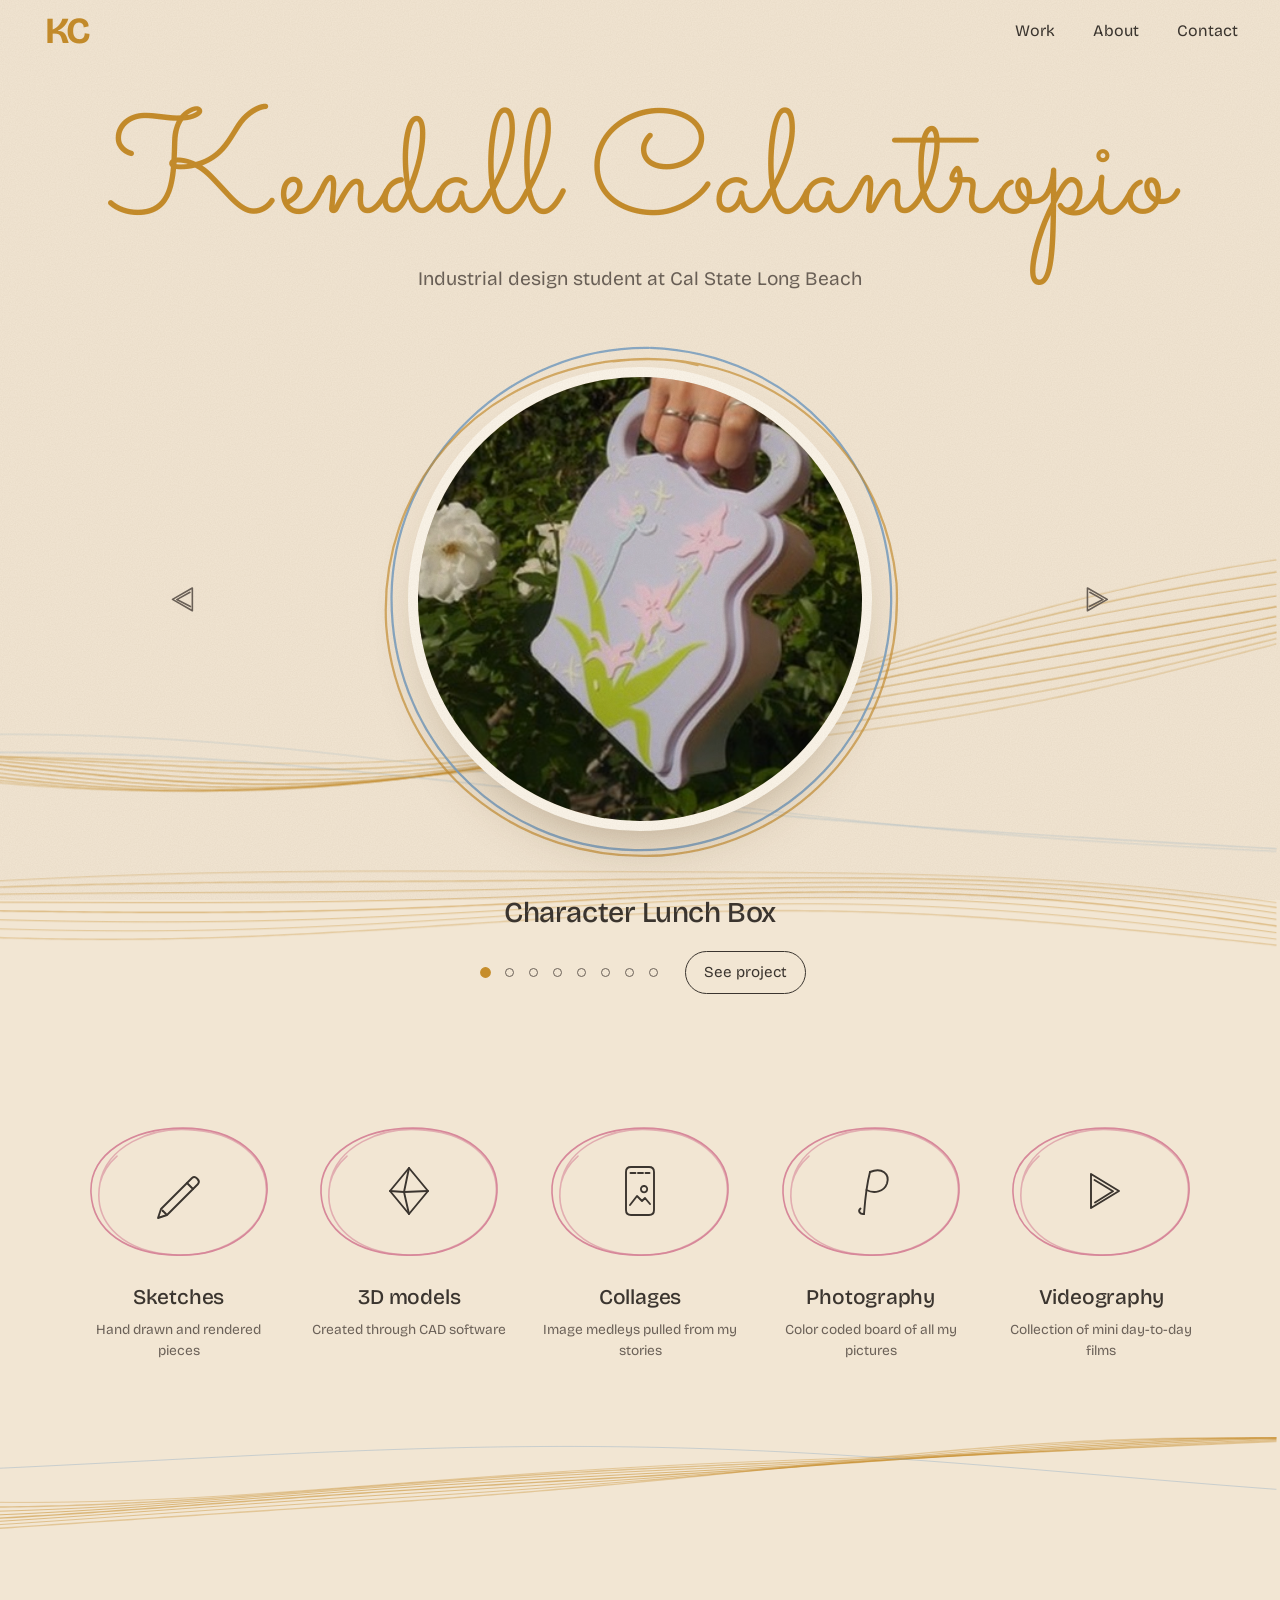
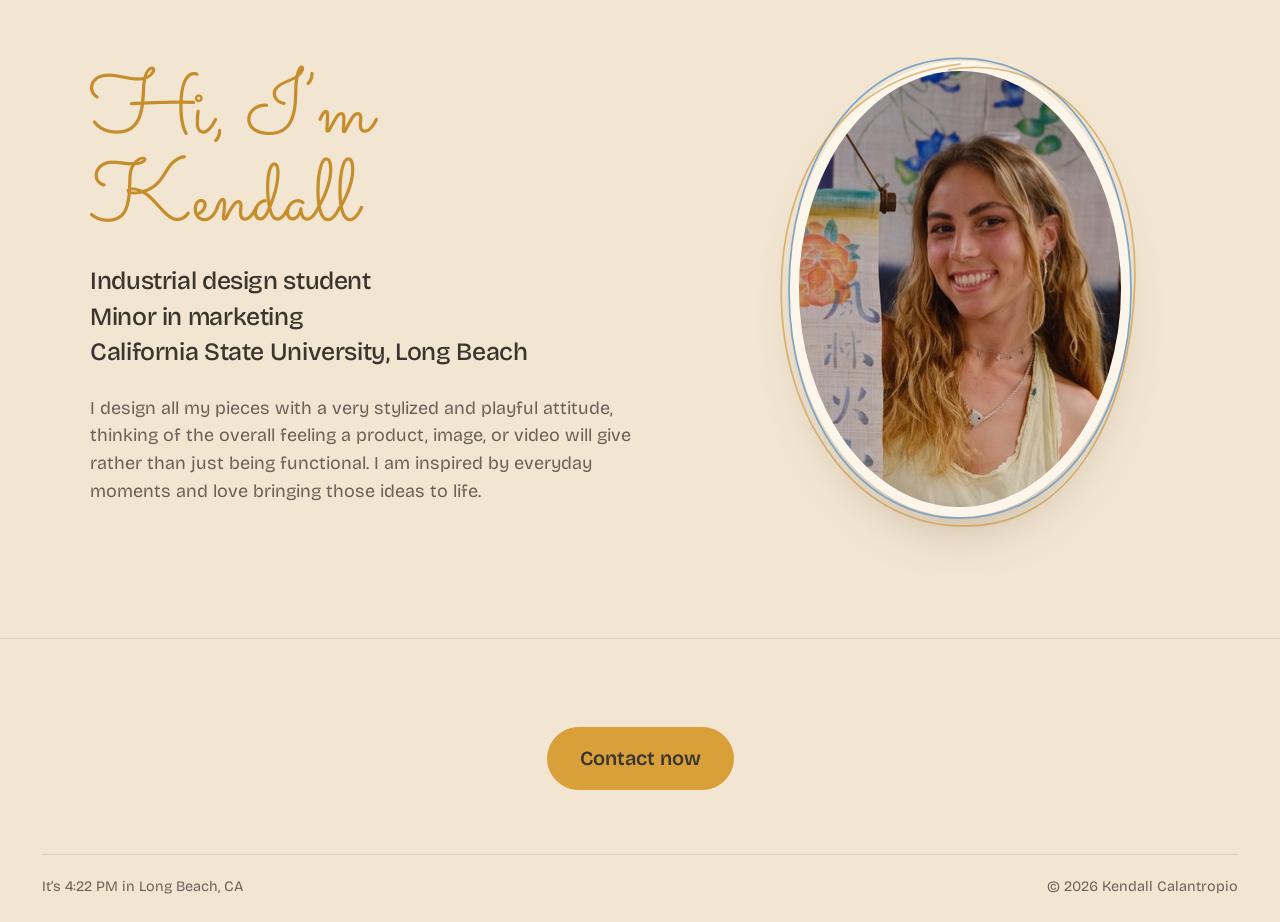
==== commit 45a51c46: "Collage size" ====
--- a/index.html
+++ b/index.html
@@ -227,7 +227,7 @@
 .page-head-tight .back-link{margin-bottom:.7rem}
 .page-head-tight .page-title{font-size:clamp(2.4rem,1.6rem + 3vw,4rem)}
 .stories{display:flex;align-items:center;justify-content:center;gap:clamp(.6rem,2vw,1.6rem);padding:0 var(--gutter) clamp(3rem,8vw,5rem)}
-.story{--ar:0.5725;--sh:clamp(420px,calc(100svh - 15.5rem),880px);position:relative;flex:0 0 auto;width:min(calc(100vw - 2 * var(--gutter)),calc(var(--sh) * var(--ar)));aspect-ratio:var(--ar);
+.story{--ar:0.5725;--sh:clamp(540px,calc(100svh - 9.5rem),980px);position:relative;flex:0 0 auto;width:min(calc(100vw - 2 * var(--gutter)),calc(var(--sh) * var(--ar) * 1.08),58vw);max-width:min(100%,720px);aspect-ratio:var(--ar);
   border-radius:18px;overflow:hidden;background:#141110;box-shadow:0 40px 80px -40px rgba(40,25,10,.6);
   cursor:pointer;user-select:none;-webkit-user-select:none;-webkit-touch-callout:none;touch-action:pan-y;-webkit-tap-highlight-color:transparent}
 .story::before{content:"";position:absolute;inset:0 0 auto;height:80px;z-index:1;pointer-events:none;background:linear-gradient(rgba(0,0,0,.32),transparent)}
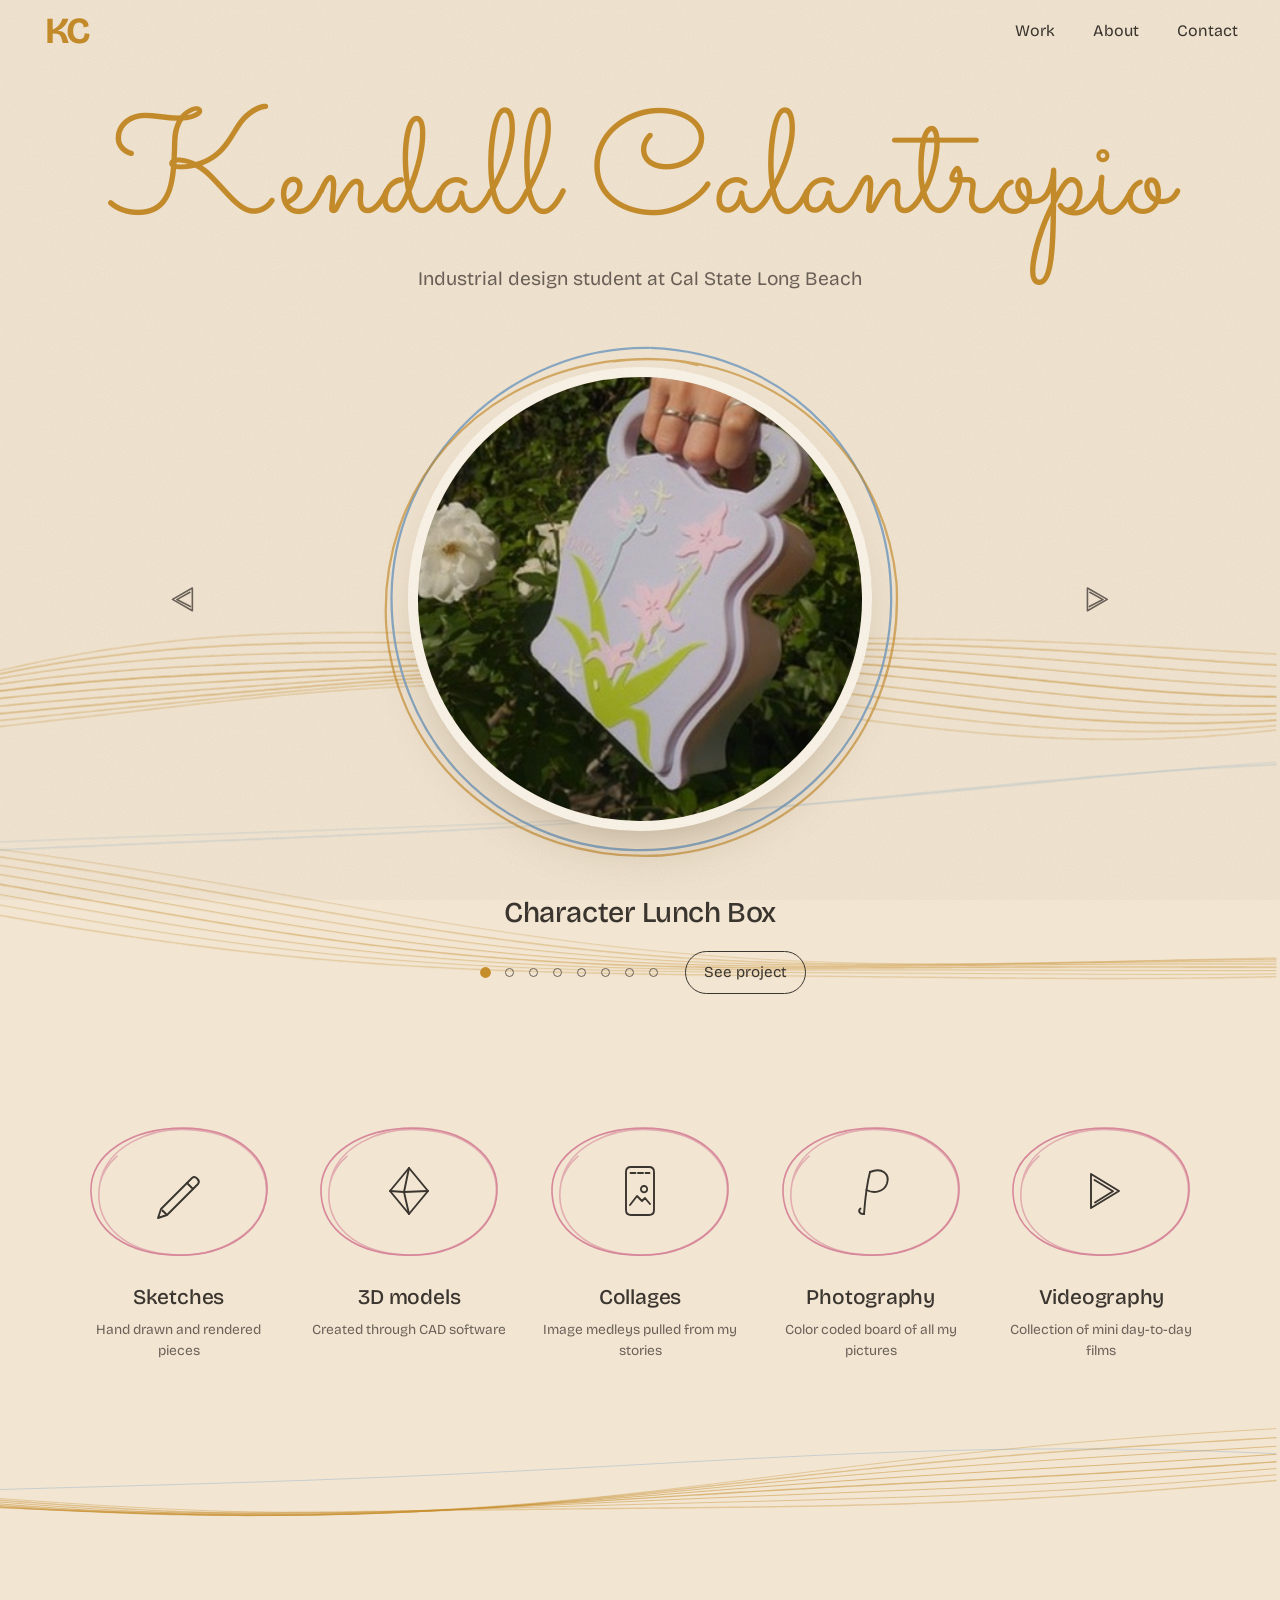
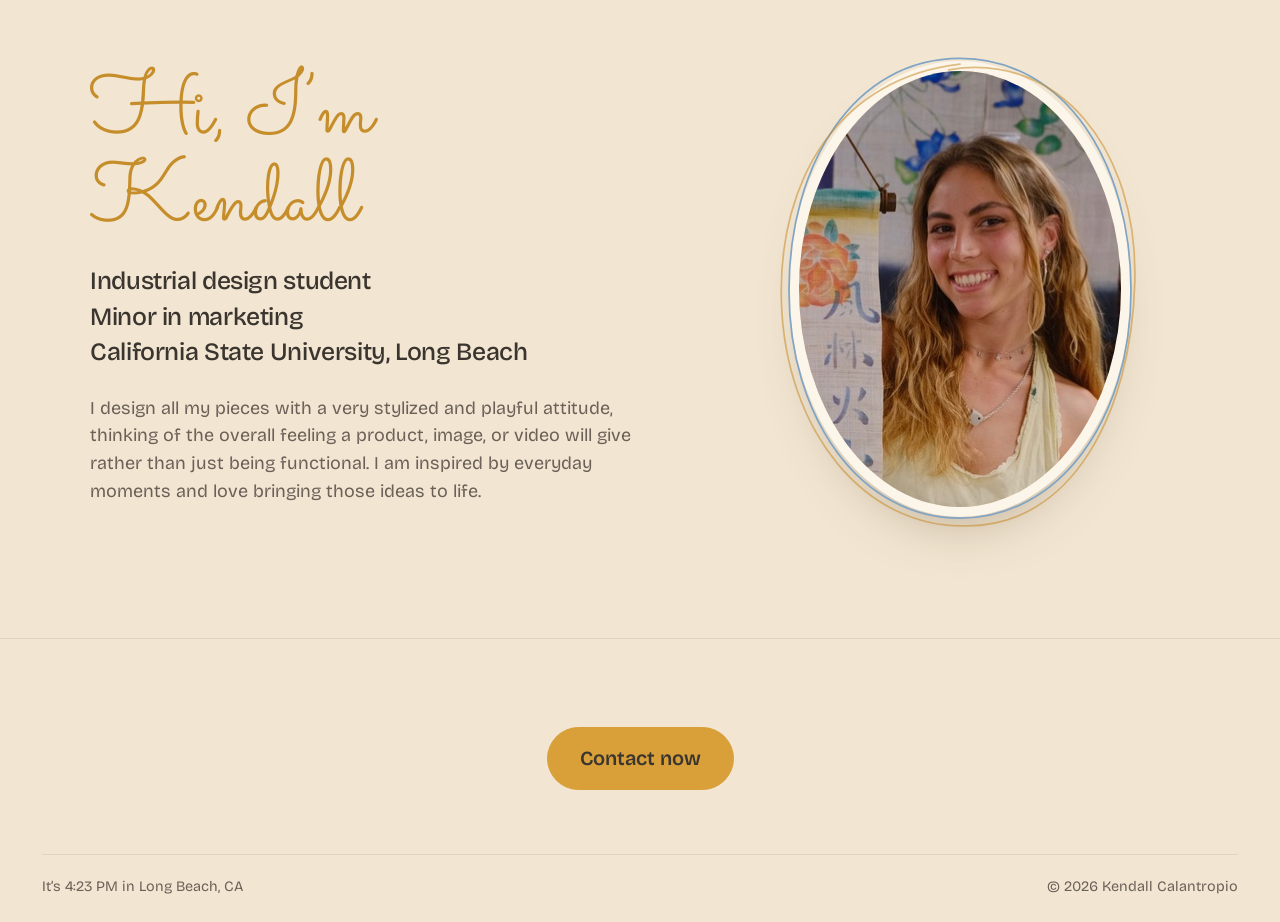
==== commit 34e1af1e: "Update index.html" ====
--- a/index.html
+++ b/index.html
@@ -226,8 +226,8 @@
 .page-head-tight{padding-top:clamp(5.5rem,11vh,7rem);padding-bottom:clamp(1rem,2.4vw,1.6rem)}
 .page-head-tight .back-link{margin-bottom:.7rem}
 .page-head-tight .page-title{font-size:clamp(2.4rem,1.6rem + 3vw,4rem)}
-.stories{display:flex;align-items:center;justify-content:center;gap:clamp(.6rem,2vw,1.6rem);padding:0 var(--gutter) clamp(3rem,8vw,5rem)}
-.story{--ar:0.5725;--sh:clamp(540px,calc(100svh - 9.5rem),980px);position:relative;flex:0 0 auto;width:min(calc(100vw - 2 * var(--gutter)),calc(var(--sh) * var(--ar) * 1.08),58vw);max-width:min(100%,720px);aspect-ratio:var(--ar);
+.stories{display:flex;align-items:center;justify-content:center;gap:clamp(.6rem,2vw,1.6rem);padding:0 var(--gutter) 1.5rem}
+.story{--ar:0.5725;--sh:clamp(540px,calc(100svh - 4rem),980px);position:relative;flex:0 0 auto;width:min(calc(100vw - 2 * var(--gutter)),calc(var(--sh) * var(--ar)),720px);aspect-ratio:var(--ar);
   border-radius:18px;overflow:hidden;background:#141110;box-shadow:0 40px 80px -40px rgba(40,25,10,.6);
   cursor:pointer;user-select:none;-webkit-user-select:none;-webkit-touch-callout:none;touch-action:pan-y;-webkit-tap-highlight-color:transparent}
 .story::before{content:"";position:absolute;inset:0 0 auto;height:80px;z-index:1;pointer-events:none;background:linear-gradient(rgba(0,0,0,.32),transparent)}
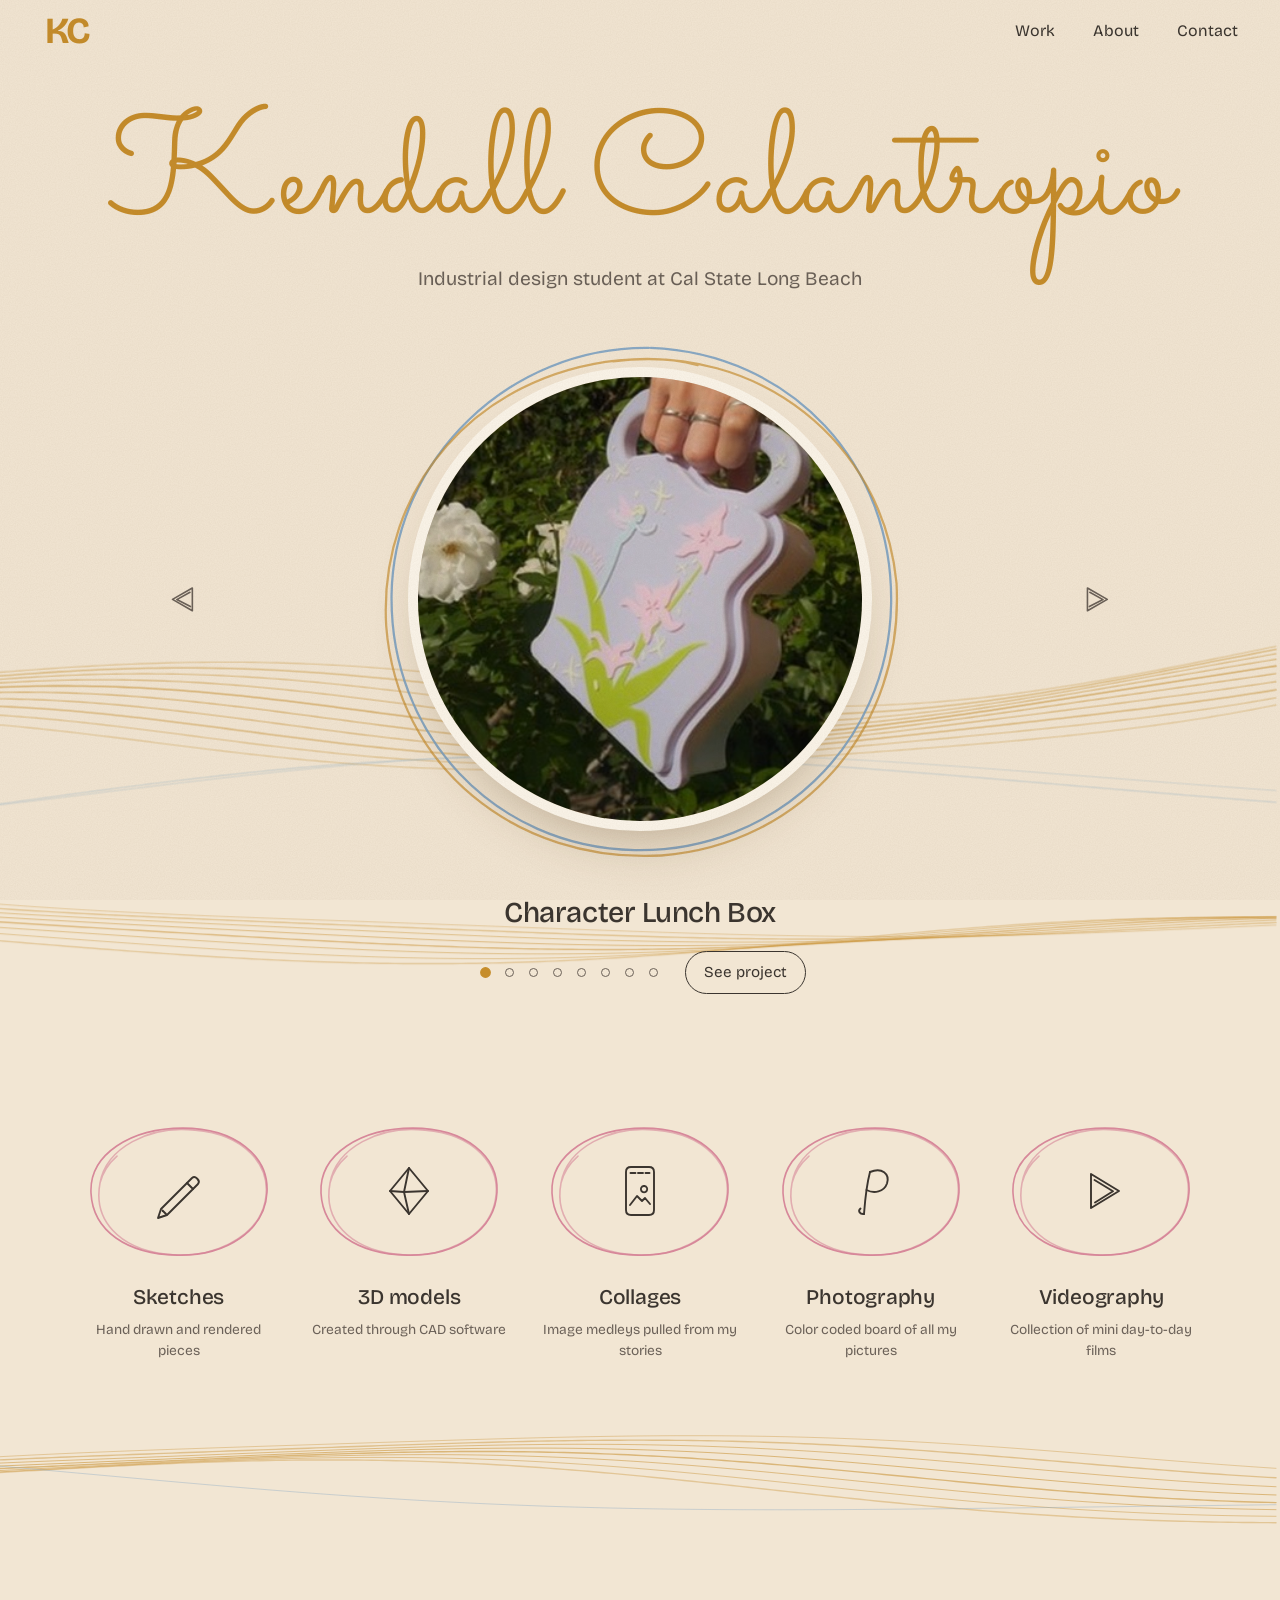
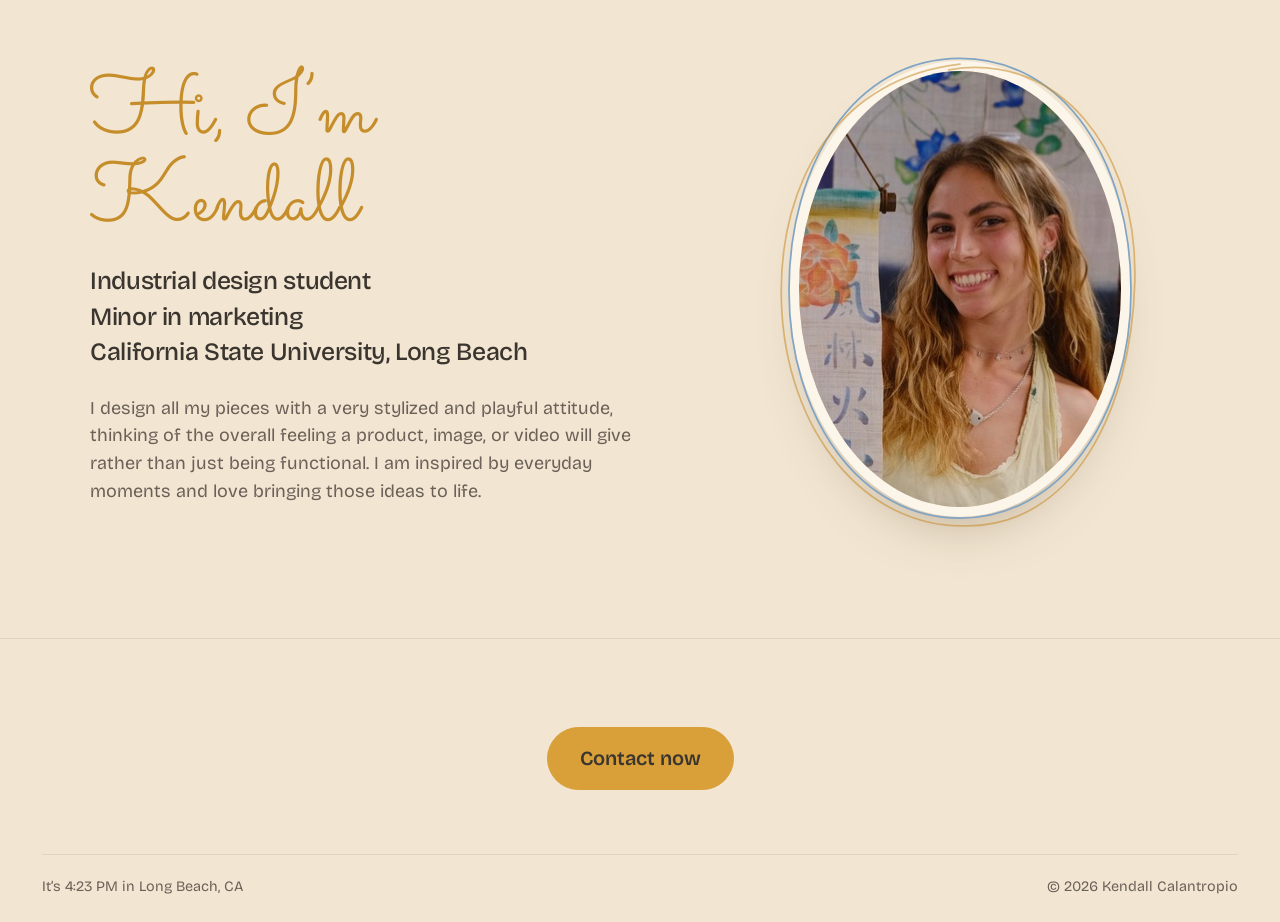
==== commit ef2b35d5: "Woodland" ====
--- a/index.html
+++ b/index.html
@@ -608,7 +608,7 @@
       alt: ["Concept sheet for Shipment Scallop, a delivery robot shaped like a scallop shell, with orthographic views"] },
     { id: "woodland", cat: "sketches", title: "Woodland Playground", meta: "Playground concept",
       desc: "Designed for children to feel immersed in a whimsical scene. Roaming through the structure, you find details based in nature, like galloping deer rockers, a slide down a waterfall, and a real, gently flowing stream curving through the center of the park, adding a touch of life.",
-      imgs: ["assets/img/woodland-1.jpg", "assets/img/woodland-2.jpg", "assets/img/woodland-3.jpg"],
+      imgs: ["assets/img/woodland-1-landscape.jpg", "assets/img/woodland-2.jpg", "assets/img/woodland-3.jpg"],
       alt: ["Marker rendering of Woodland Park, with a tube slide, deer rockers, and a stream", "Woodland Park description page beside a sketch of the deer rockers", "Woodland Park site plan seen from above"] },
     { id: "chrome", cat: "sketches", title: "Chrome Figures", meta: "Marker and pastel renderings",
       desc: "The praying mantis figurine was part of our chrome creature assignment, drawn using markers and pastels to create the look of a shiny insect. The 1950s Shoebox Ford is a rendering of my neighbor’s car, using the same techniques to practice creating the form of a vehicle.",
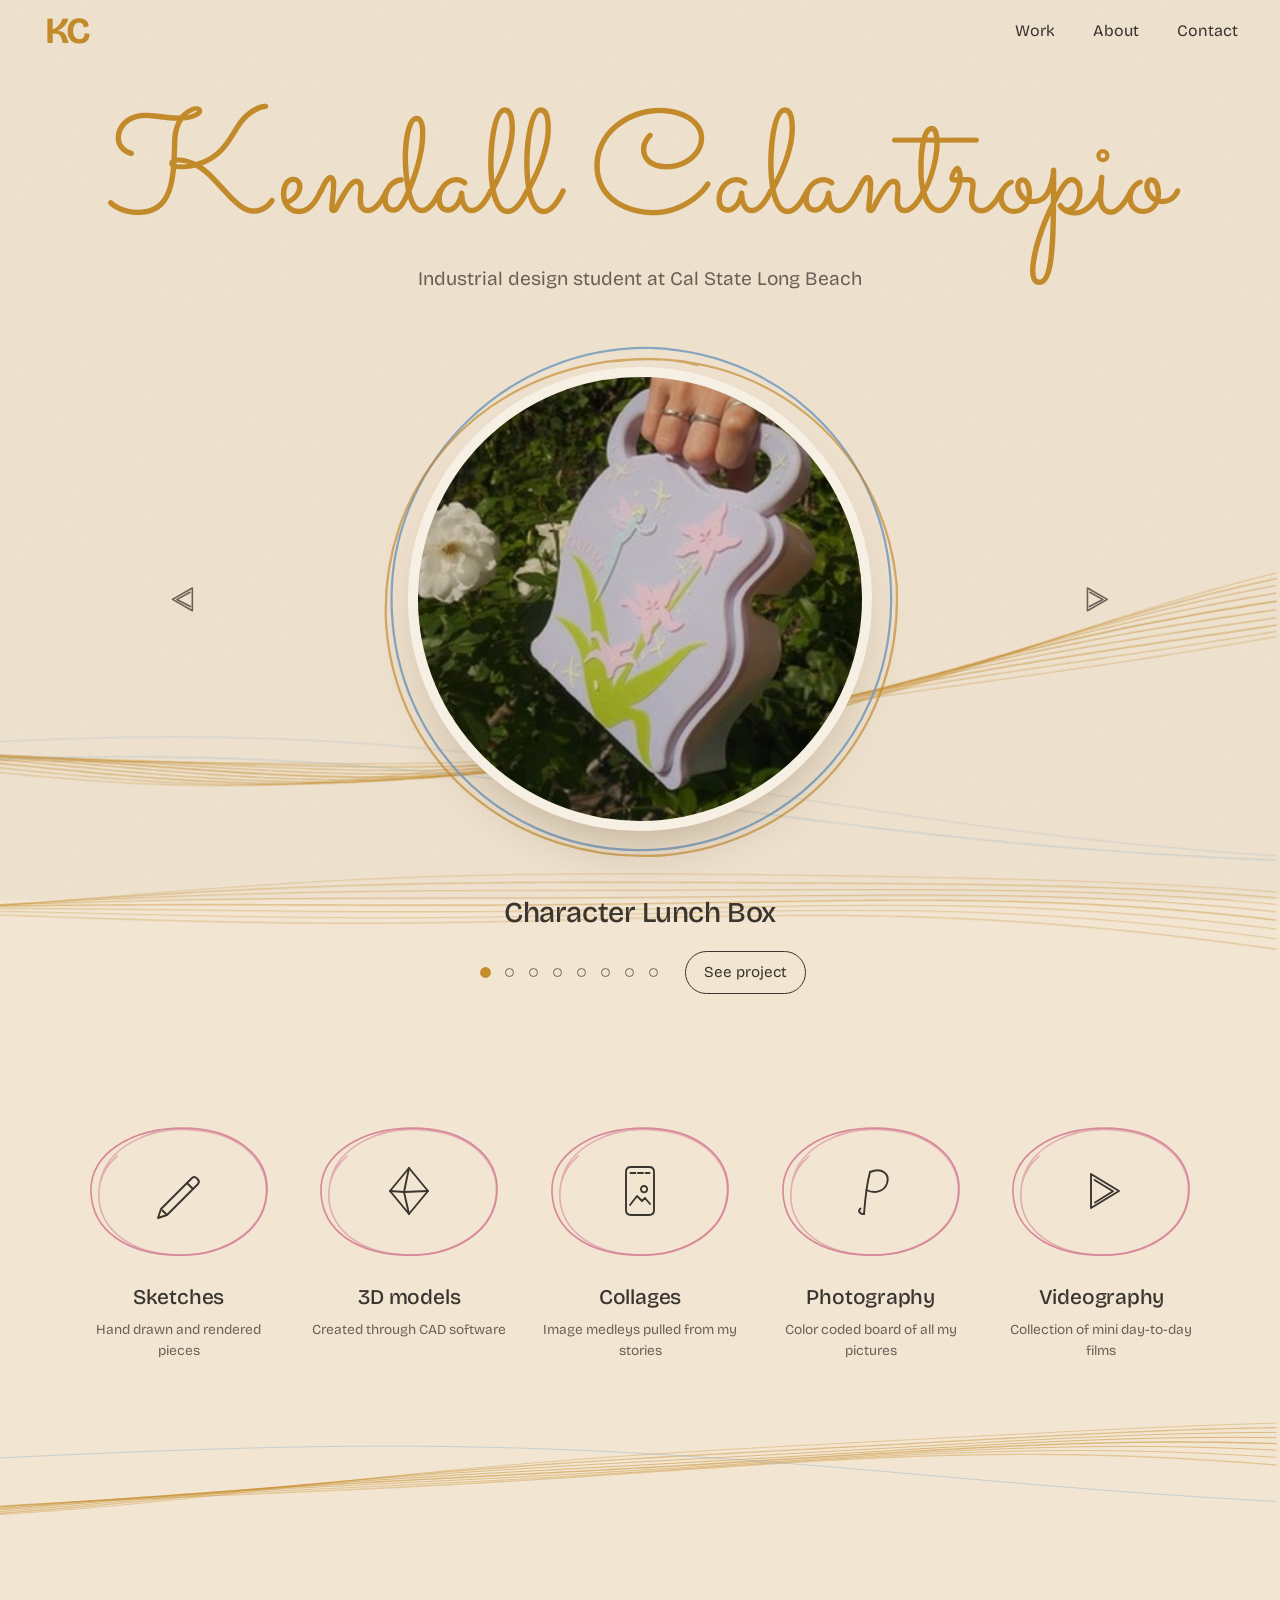
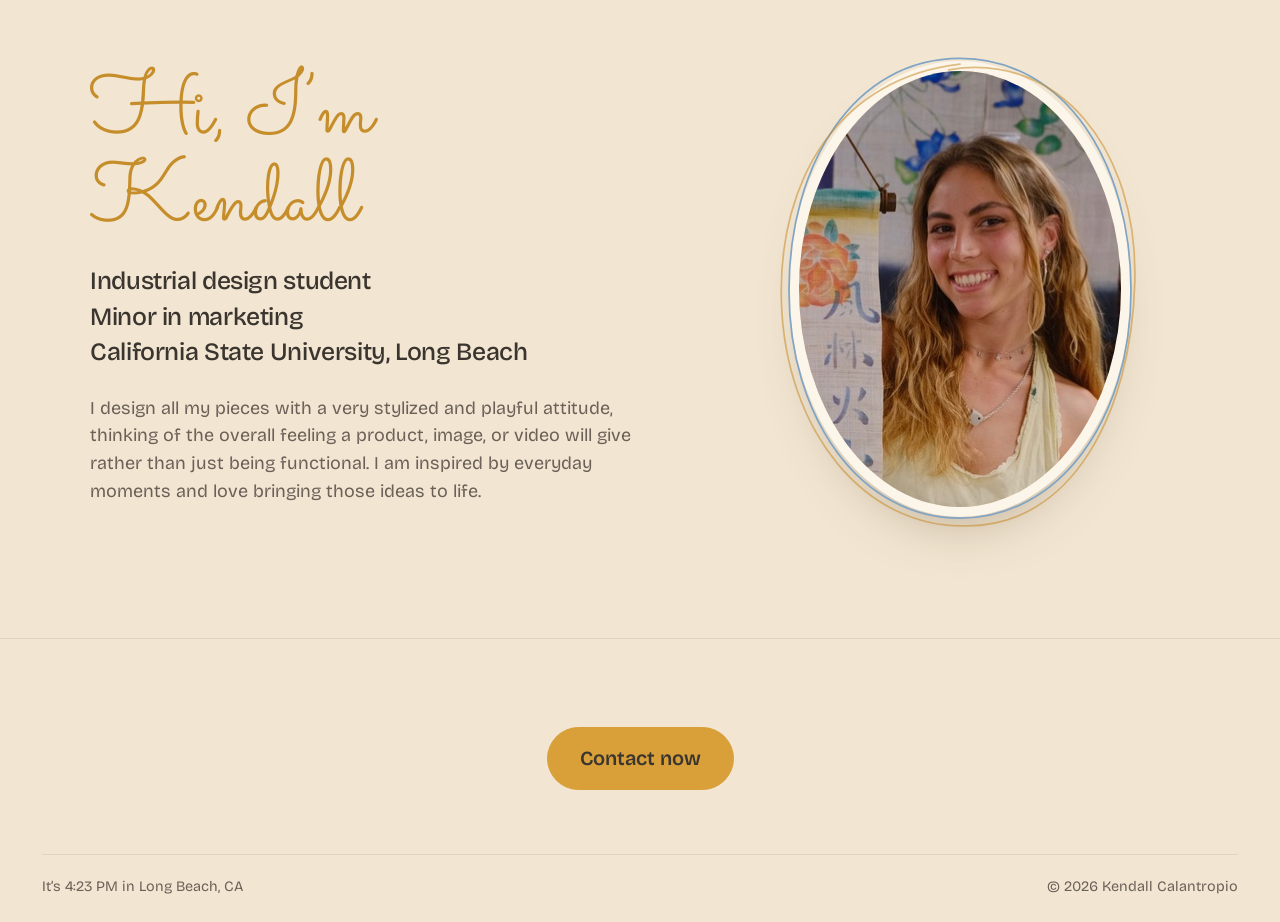
==== commit 77195a05: "cropping" ====
--- a/index.html
+++ b/index.html
@@ -608,7 +608,7 @@
       alt: ["Concept sheet for Shipment Scallop, a delivery robot shaped like a scallop shell, with orthographic views"] },
     { id: "woodland", cat: "sketches", title: "Woodland Playground", meta: "Playground concept",
       desc: "Designed for children to feel immersed in a whimsical scene. Roaming through the structure, you find details based in nature, like galloping deer rockers, a slide down a waterfall, and a real, gently flowing stream curving through the center of the park, adding a touch of life.",
-      imgs: ["assets/img/woodland-1-landscape.jpg", "assets/img/woodland-2.jpg", "assets/img/woodland-3.jpg"],
+      imgs: ["assets/img/woodland-1-landscape.jpg", "assets/img/woodland-2-landscape.jpg", "assets/img/woodland-3-landscape.jpg"],
       alt: ["Marker rendering of Woodland Park, with a tube slide, deer rockers, and a stream", "Woodland Park description page beside a sketch of the deer rockers", "Woodland Park site plan seen from above"] },
     { id: "chrome", cat: "sketches", title: "Chrome Figures", meta: "Marker and pastel renderings",
       desc: "The praying mantis figurine was part of our chrome creature assignment, drawn using markers and pastels to create the look of a shiny insect. The 1950s Shoebox Ford is a rendering of my neighbor’s car, using the same techniques to practice creating the form of a vehicle.",
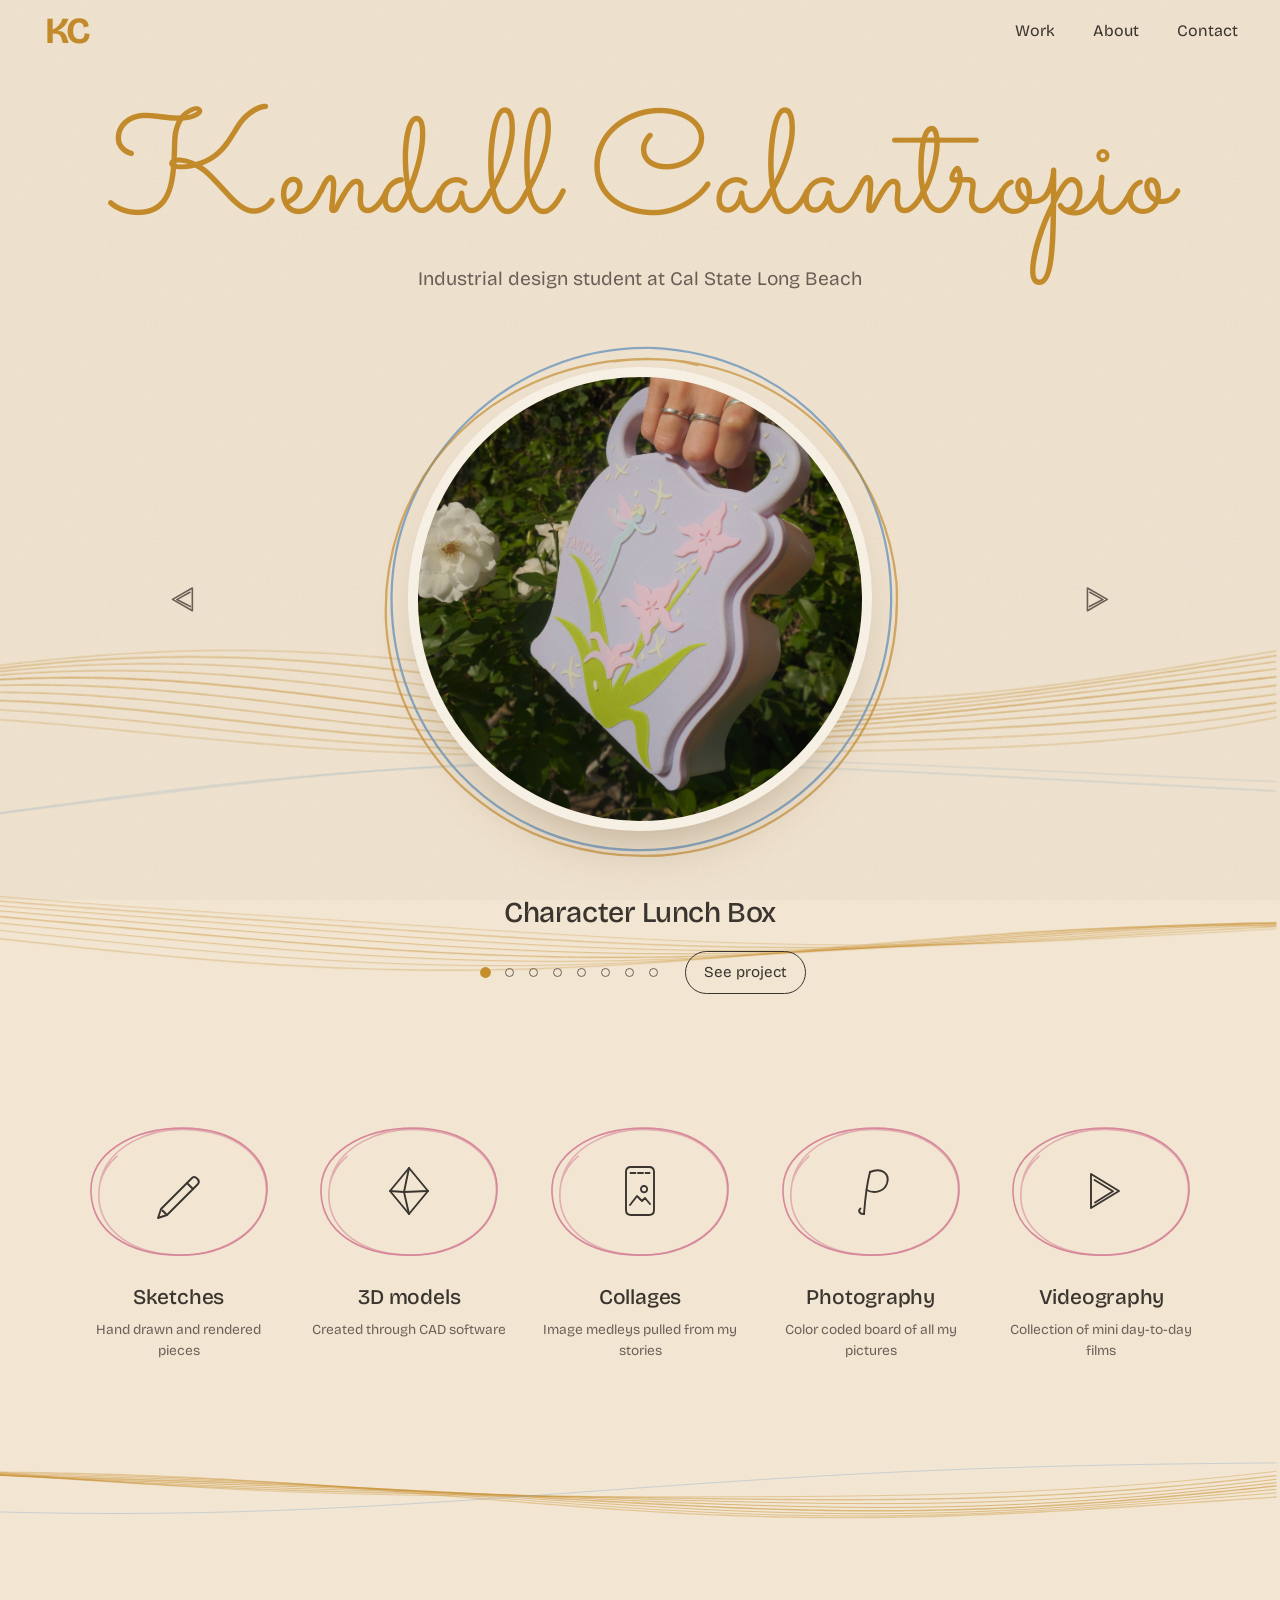
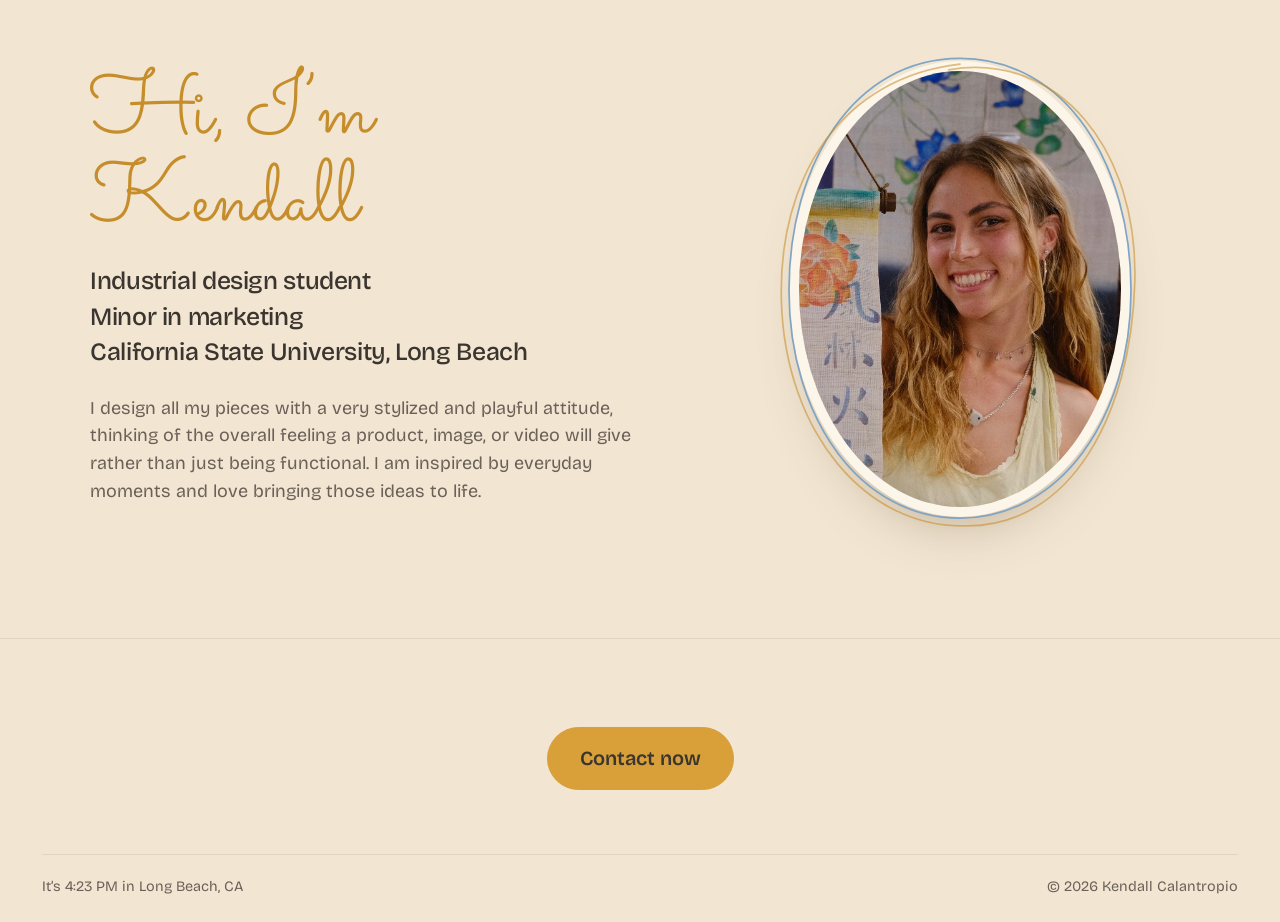
==== commit 8ea5c7d6: "fix names" ====
--- a/index.html
+++ b/index.html
@@ -457,7 +457,7 @@
           <p class="about-bio">I design all my pieces with a very stylized and playful attitude, thinking of the overall feeling a product, image, or video will give rather than just being functional. I am inspired by everyday moments and love bringing those ideas to life.</p>
         </div>
         <div class="portrait">
-          <div class="portrait-frame"><img id="portraitImg" src="assets/img/kendall-portrait.jpg" alt="Kendall smiling and holding up a painted scroll" loading="lazy" decoding="async"></div>
+          <div class="portrait-frame"><img id="portraitImg" src="assets/img/kendall-portrait.jpeg" alt="Kendall smiling and holding up a painted scroll" loading="lazy" decoding="async"></div>
           <svg viewBox="0 0 100 133" aria-hidden="true">
             <path d="M50 6 C78 6 95 34 95 67 C95 101 76 127 50 127 C24 127 5 101 5 67 C5 34 22 6 50 6"/>
             <path d="M47 9 C76 4 97 30 96 65 C95 100 79 129 52 129 C25 130 4 104 3 70 C2 37 19 11 50 7.5"/>
@@ -583,15 +583,15 @@
       alt: ["Small orange box with a latch and a cartoon of Buddy the cat on the lid", "The Buddy Box open, with a seashell photo in the lid and red velvet inside", "Buddy Box mood board with Buddy the cat, seashells, a pill case, and rubber hose cartoon references"] },
     { id: "tiki", cat: "models", ar: 0.6667, title: "Tiki Phone Holder", meta: "3D printed phone holder",
       desc: "A Hawaiian-themed phone holder that clips onto your bike, bringing the tropical scene to your ride, with carved totem sides, leafy fronds on top, and waves splashed across the base.",
-      imgs: ["assets/img/tiki-1.jpg", "assets/img/tiki-2.jpg", "assets/img/tiki-3.jpg"],
+      imgs: ["assets/img/tiki-1.jpg", "assets/img/tiki-2.png", "assets/img/tiki-3.jpg"],
       alt: ["Tiki phone holder printed in red, orange, and teal, with leaf fronds on top and a wave-shaped base", "Renderings of three tiki phone holder variations, including the handlebar clamp on the back", "The tiki phone holder mounted on a bike handlebar, holding a phone"] },
     { id: "wii", cat: "models", ar: 0.6667, title: "Wii Catch-All Tray", meta: "Catch-all tray and poster", pos: "50% 76%",
       desc: "Based on the Wii fishing minigame my sister and I would play when we were younger, I created this to bring an element of fun to daily life. The dimensions are driven by the average size of the pile of jewelry we typically leave on the counter after a day out. The poster borrows elements from the game to give a feeling of nostalgia.",
-      imgs: ["assets/img/wii-1.jpg"],
+      imgs: ["assets/img/wii-1.JPEG"],
       alt: ["Poster for the Wii Fishing Catch-All Tray: a blue pond-shaped tray with a tree, grass, fishing rod, and fish pieces"] },
     { id: "keyfob", cat: "models", ar: 0.6667, title: "TIE Fighter Keyfob", meta: "Product concept", pos: "50% 58%",
       desc: "An everyday car fob, created for TIE fighters. An experimental project in designing a basic everyday item for an imaginary vehicle.",
-      imgs: ["assets/img/keyfob-1.jpg", "assets/img/keyfob-2.jpg"],
+      imgs: ["assets/img/keyfob-1.jpeg", "assets/img/keyfob-2.jpg"],
       alt: ["Gray and red TIE fighter keyfob held in a hand, with a TIE fighter in the background", "Renderings of the keyfob in chrome, rose gold, gold, and blue metal finishes"] },
 
     { id: "pens", cat: "sketches", title: "Pen Collections", meta: "Marker renderings, three sets of six",
@@ -600,11 +600,11 @@
       alt: ["Marker rendering of six playful pen designs from the Luau Collection", "Marker rendering of six elegant pen designs from the Midcentury Collection", "Marker rendering of six rugged pen designs from the Tank Collection"] },
     { id: "watches", cat: "sketches", title: "Watch Concepts", meta: "Concept sketches",
       desc: "Eight pencil drawings exploring different watch bands, faces, and patterns, each created with a different aesthetic in mind.",
-      imgs: ["assets/img/watches-1.jpg", "assets/img/watches-2.jpg"],
+      imgs: ["assets/img/watches-1.jpeg", "assets/img/watches-2.jpeg"],
       alt: ["Pencil sketches of four watch concepts, including Back to the Future, Time Warp, and Fire Walk With Me", "Pencil sketches of four more watch concepts, including Koi Clock and Tiles of Time"] },
     { id: "scallop", cat: "sketches", title: "Shipment Scallop", meta: "Concept sheet for DESN 132A",
       desc: "A food delivery robot created to deliver meals around the Long Beach area, with exterior elements like sand dollar eyes, a shell lid, and the lighthouse beacon.",
-      imgs: ["assets/img/scallop-1.jpg"],
+      imgs: ["assets/img/scallop-1.PNG"],
       alt: ["Concept sheet for Shipment Scallop, a delivery robot shaped like a scallop shell, with orthographic views"] },
     { id: "woodland", cat: "sketches", title: "Woodland Playground", meta: "Playground concept",
       desc: "Designed for children to feel immersed in a whimsical scene. Roaming through the structure, you find details based in nature, like galloping deer rockers, a slide down a waterfall, and a real, gently flowing stream curving through the center of the park, adding a touch of life.",
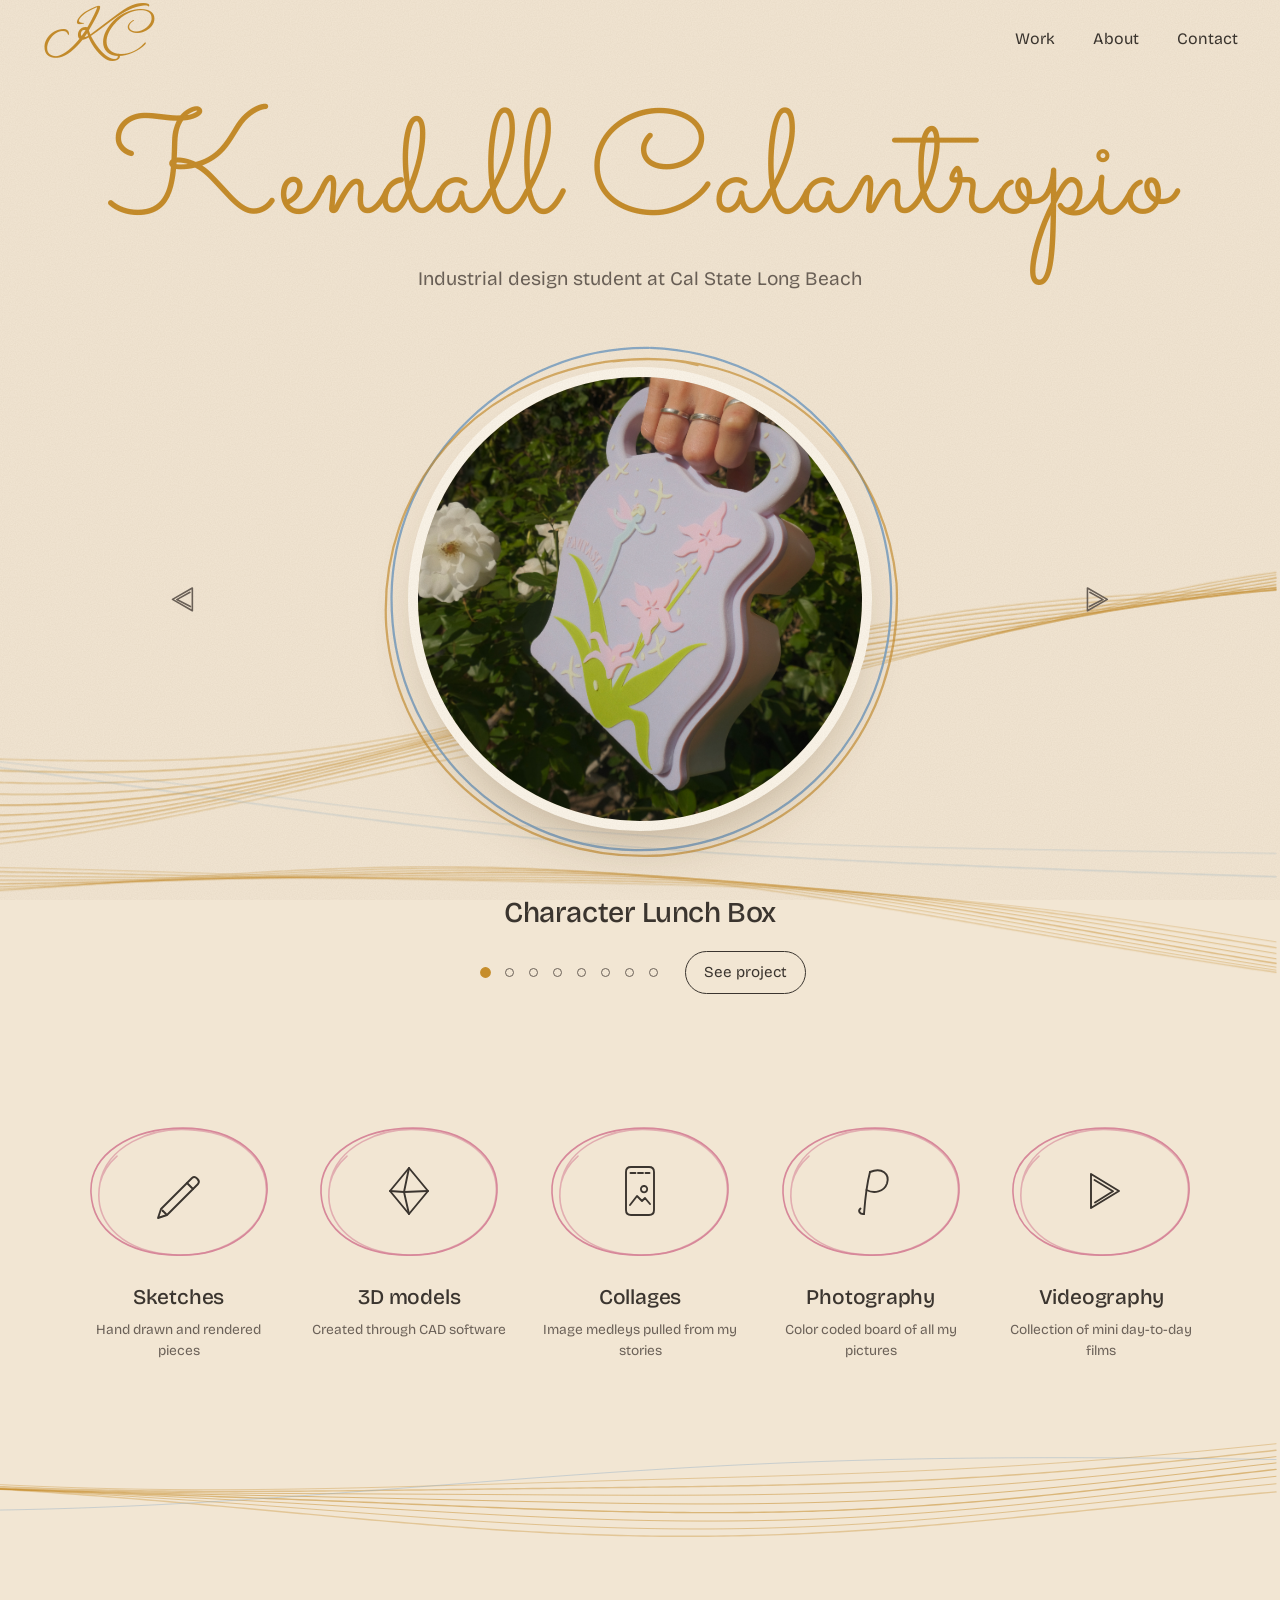
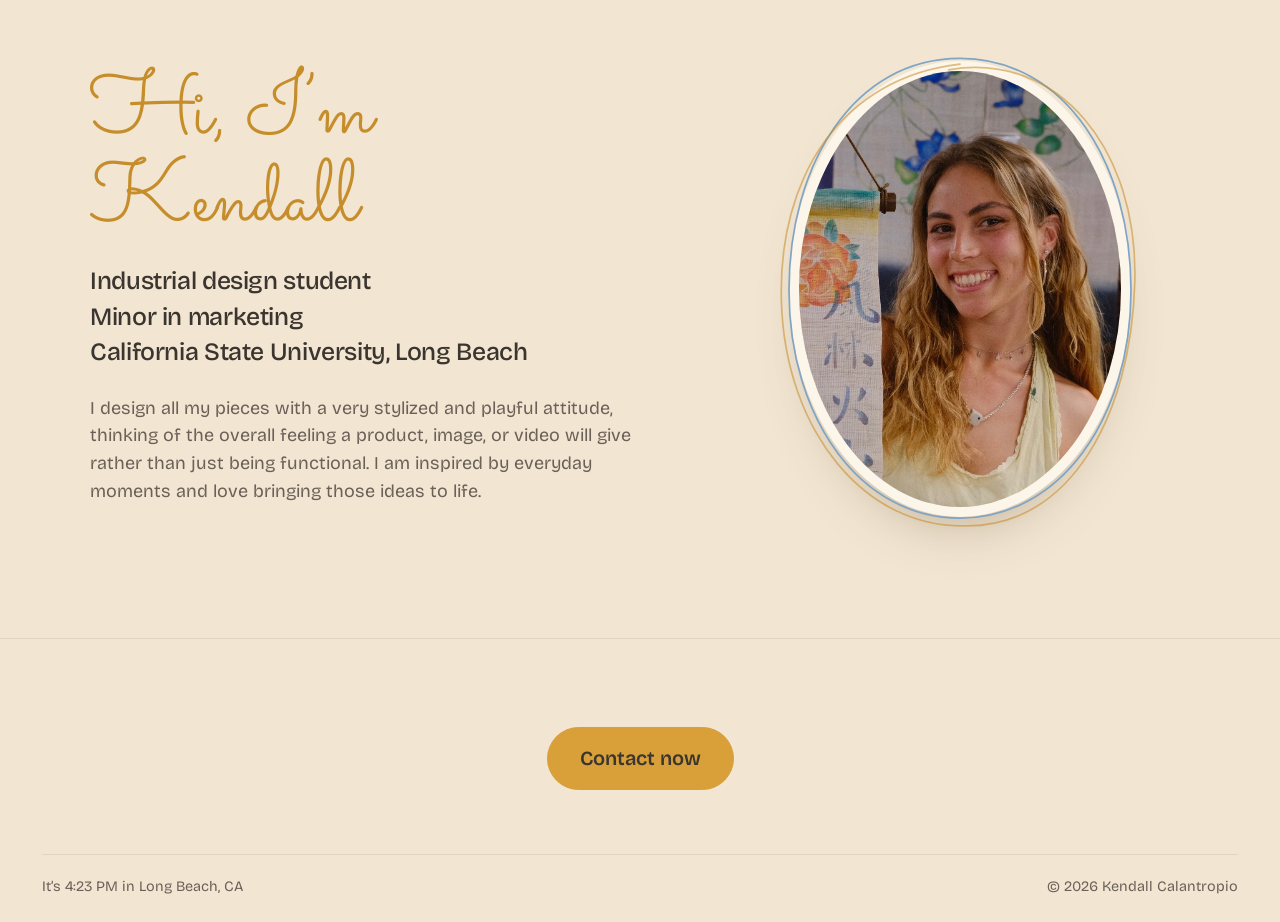
==== commit 3e4ae396: "add doll sketches" ====
--- a/index.html
+++ b/index.html
@@ -7,10 +7,13 @@
 <title>Kendall Calantropio | Industrial Design</title>
 <meta name="description" content="Kendall Calantropio is an industrial design student at Cal State Long Beach. 3D printed objects, sketches, photography, and video.">
 <script>document.documentElement.classList.add("js-intro");setTimeout(function(){document.documentElement.classList.remove("js-intro")},3500);</script>
+<link rel="preconnect" href="https://fonts.googleapis.com">
+<link rel="preconnect" href="https://fonts.gstatic.com" crossorigin>
+<link href="https://fonts.googleapis.com/css2?family=Alex+Brush&display=swap" rel="stylesheet">
 <link rel="preload" href="assets/fonts/sacramento.woff2" as="font" type="font/woff2" crossorigin>
 <link rel="preload" href="assets/fonts/bricolage-grotesque.woff2" as="font" type="font/woff2" crossorigin>
 <link rel="stylesheet" href="assets/css/fonts.css">
-<link rel="icon" href="data:image/svg+xml,%3Csvg xmlns=%27http://www.w3.org/2000/svg%27 viewBox=%270 0 64 64%27%3E%3Ccircle cx=%2732%27 cy=%2732%27 r=%2730%27 fill=%27%23C68D2B%27/%3E%3Ctext x=%2732%27 y=%2742%27 font-family=%27Georgia,serif%27 font-size=%2726%27 text-anchor=%27middle%27 fill=%27%23FBF5EA%27%3EKC%3C/text%3E%3C/svg%3E">
+<link rel="icon" href="data:image/svg+xml,%3Csvg xmlns='http://www.w3.org/2000/svg' viewBox='0 0 64 64'%3E%3Ccircle cx='32' cy='32' r='30' fill='%23C68D2B'/%3E%3Ctext x='32' y='42' font-family='Segoe Print, Alex Brush, cursive' font-size='26' text-anchor='middle' fill='%23FBF5EA'%3EKC%3C/text%3E%3C/svg%3E">
 <meta property="og:type" content="website">
 <meta property="og:title" content="Kendall Calantropio | Industrial Design">
 <meta property="og:description" content="Industrial design student at Cal State Long Beach. 3D printed objects, sketches, collages, photography, and video.">
@@ -68,7 +71,7 @@
 .nav.is-scrolled{background:var(--paper);background:color-mix(in srgb,var(--paper) 84%,transparent);
   -webkit-backdrop-filter:blur(12px);backdrop-filter:blur(12px);box-shadow:0 1px 0 color-mix(in srgb,var(--graphite) 10%,transparent)}
 .nav.is-hidden{transform:translateY(-110%)}
-.nav-mark{font-family:"Bricolage Grotesque","Avenir Next","Segoe UI",system-ui,sans-serif;font-size:2.3rem;line-height:1;font-weight:700;letter-spacing:-.08em;color:var(--ochre);text-decoration:none;padding:0 .2rem}
+.nav-mark{font-family:"Alex Brush","Segoe Print","Bradley Hand",cursive;font-size:clamp(4.2rem,5vw,6.2rem);line-height:.8;font-weight:400;letter-spacing:-.08em;color:var(--ochre);text-decoration:none;padding:0 .1rem;display:inline-flex;align-items:center;justify-content:center}
 .nav-links{display:flex;gap:clamp(1.1rem,3vw,2.4rem)}
 .nav-links a{position:relative;color:var(--graphite);text-decoration:none;font-size:1rem;padding:.35rem 0}
 .nav-links a::after{content:"";position:absolute;left:0;right:0;bottom:0;height:1.5px;background:var(--ochre);transform:scaleX(0);transform-origin:right;transition:transform .5s var(--ease)}
@@ -618,6 +621,10 @@
       desc: "Marker and pen drawing on Canson paper conveying a deconstructed BB-8.",
       imgs: ["assets/img/bb8-1.jpg"],
       alt: ["Marker drawing of BB-8 pulled apart, with a small figure inside"] },
+    { id: "toy", cat: "sketches", title: "Toy Dolls", meta: "Concept sketches",
+      desc: "Practice sketches of a Precious Moments Rapunzel figurine, a cute Marie plushy, and a Funko-style sketch of Bucket the cat creature from Hexed. Each explores shape, personality, and accessory elements.",
+      imgs: ["assets/img/toy-1.jpeg", "assets/img/toy-2.jpeg", "assets/img/toy-3.jpeg"],
+      alt: ["Sketches of a toy doll character holding a flower and resting on a pastel base", "Concept sketches of toy dolls with expressive faces and playful accessories", "Toy doll studies showing stylized poses and features in a group composition"] },
     { id: "valentine", cat: "sketches", title: "My Bloody Valentine", meta: "Marker rendering",
       desc: "Marker rendering of sweet guitar concepts, with bodies shaped like an axe, a pair of lips, and a heart.",
       imgs: ["assets/img/valentine-1.jpg"],
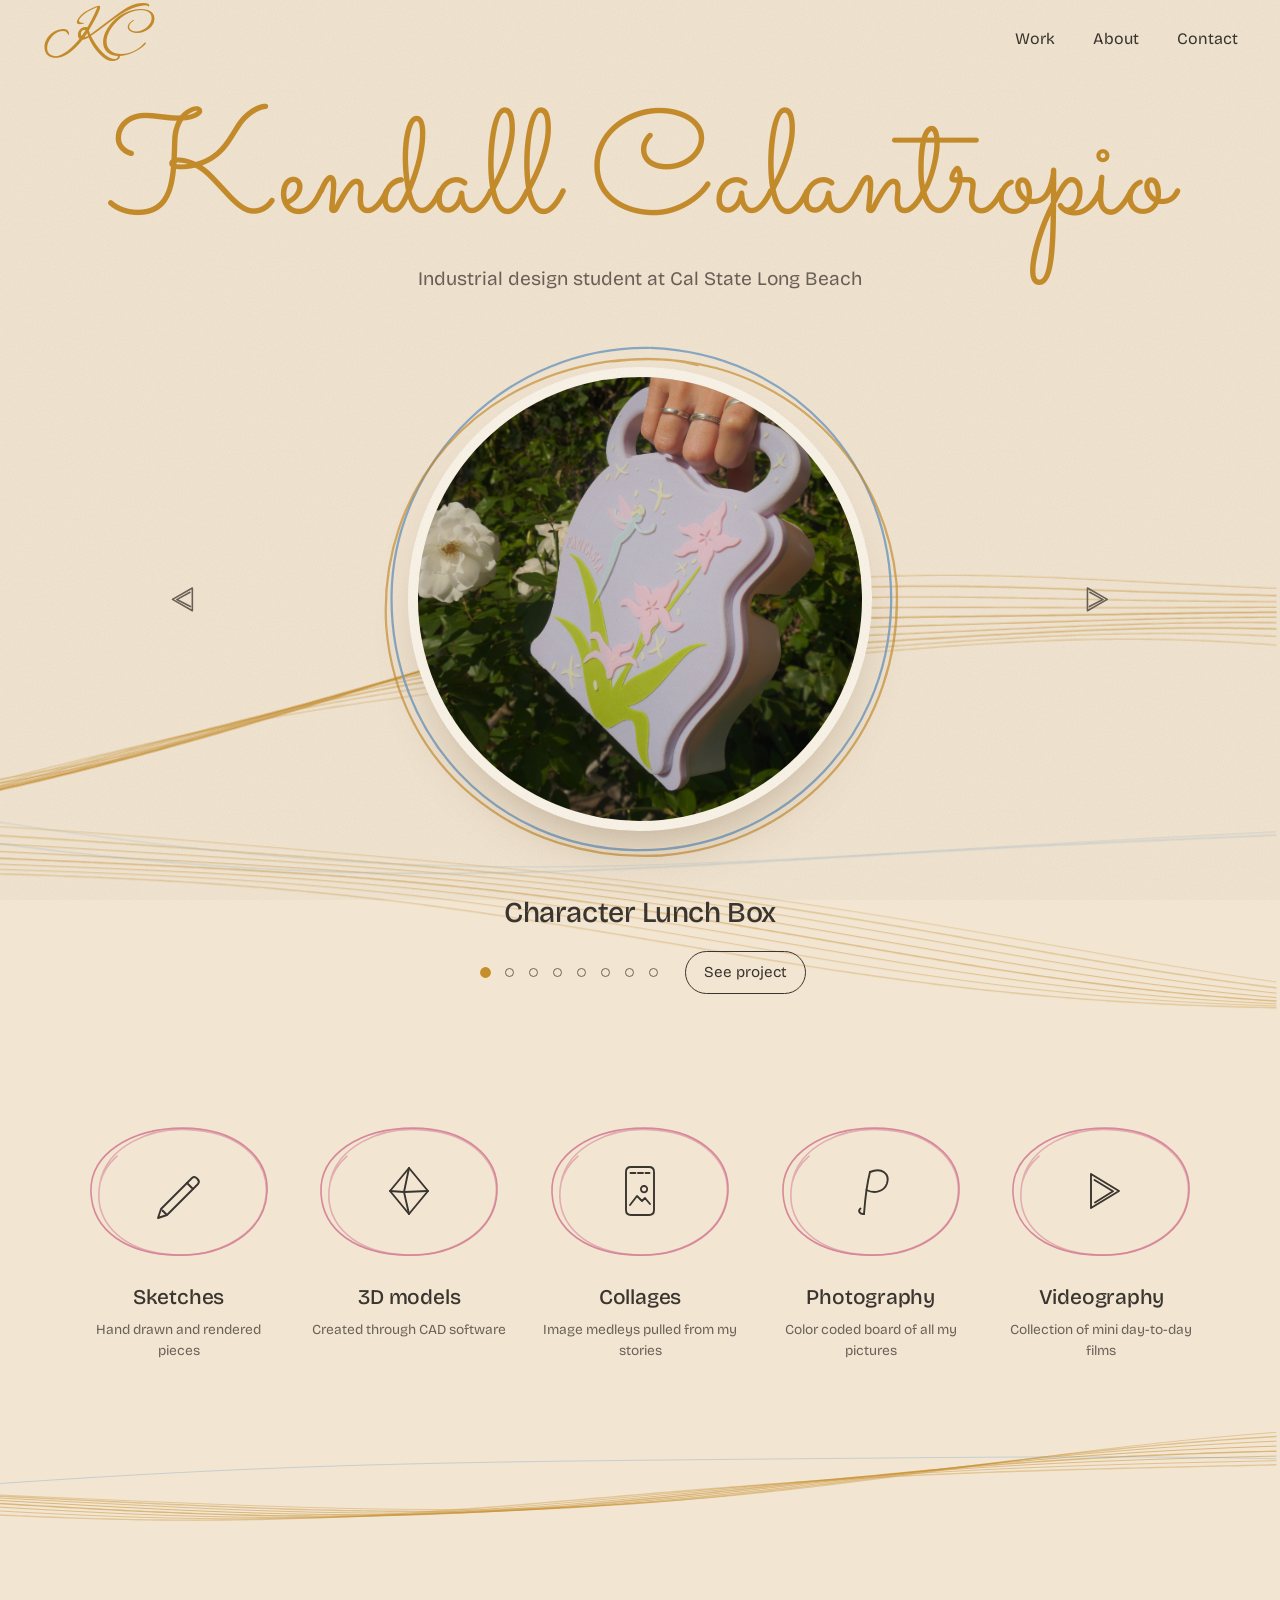
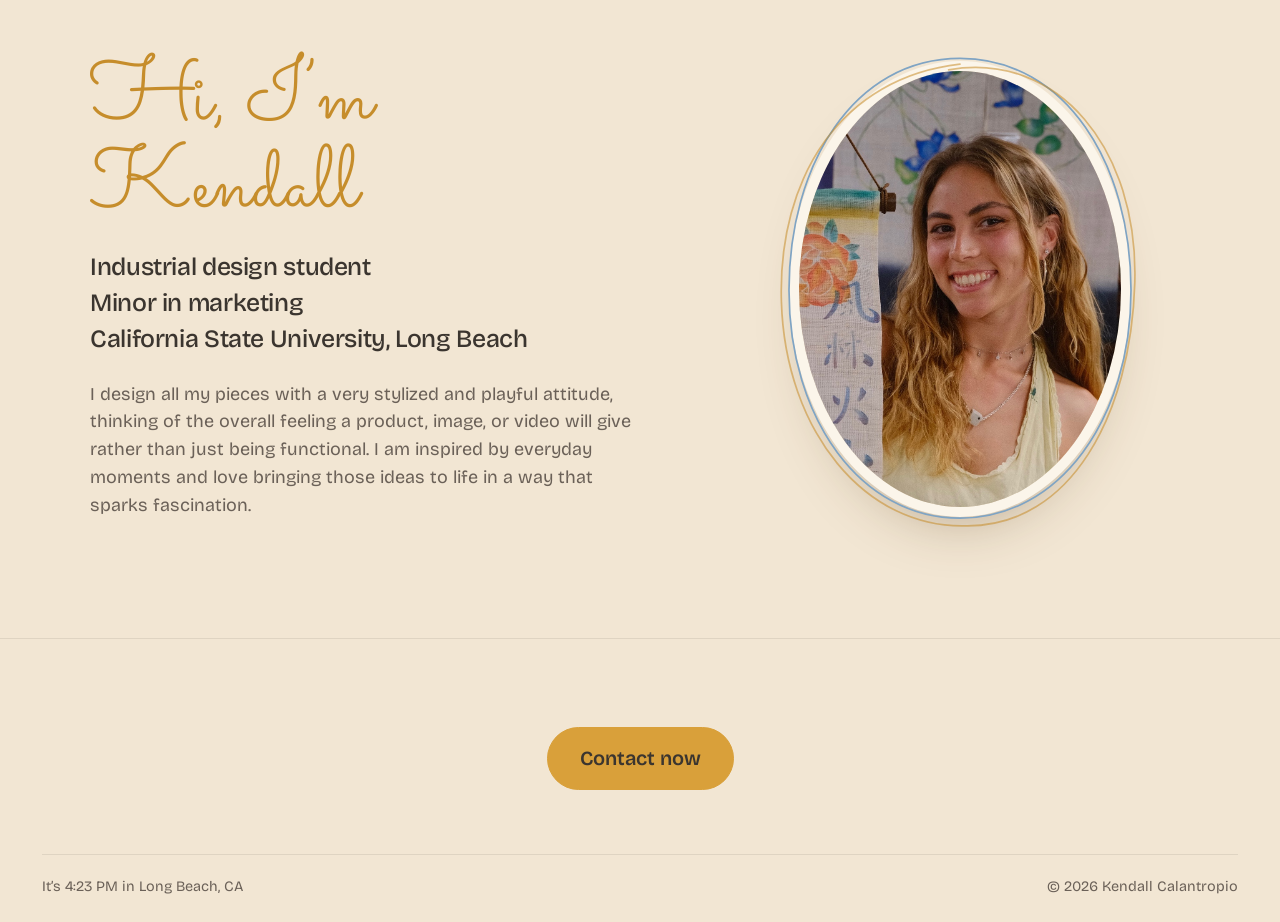
==== commit 2f6f9767: "page movement update" ====
--- a/index.html
+++ b/index.html
@@ -65,12 +65,8 @@
   background-image:url("data:image/svg+xml;utf8,<svg xmlns='http://www.w3.org/2000/svg' width='180' height='180'><filter id='n'><feTurbulence type='fractalNoise' baseFrequency='.85' numOctaves='2' stitchTiles='stitch'/><feColorMatrix values='0 0 0 0 .32  0 0 0 0 .25  0 0 0 0 .17  0 0 0 .6 0'/></filter><rect width='100%' height='100%' filter='url(%23n)'/></svg>")}
 
 /* ---------- Nav ---------- */
-.nav{position:fixed;top:0;left:0;right:0;z-index:50;display:flex;align-items:center;justify-content:space-between;
-  padding:calc(env(safe-area-inset-top,0px) + .8rem) var(--gutter) .8rem;
-  transition:transform .55s var(--ease),background-color .4s ease,box-shadow .4s ease}
-.nav.is-scrolled{background:var(--paper);background:color-mix(in srgb,var(--paper) 84%,transparent);
-  -webkit-backdrop-filter:blur(12px);backdrop-filter:blur(12px);box-shadow:0 1px 0 color-mix(in srgb,var(--graphite) 10%,transparent)}
-.nav.is-hidden{transform:translateY(-110%)}
+.nav{position:absolute;top:0;left:0;right:0;z-index:50;display:flex;align-items:center;justify-content:space-between;
+  padding:calc(env(safe-area-inset-top,0px) + .8rem) var(--gutter) .8rem}
 .nav-mark{font-family:"Alex Brush","Segoe Print","Bradley Hand",cursive;font-size:clamp(4.2rem,5vw,6.2rem);line-height:.8;font-weight:400;letter-spacing:-.08em;color:var(--ochre);text-decoration:none;padding:0 .1rem;display:inline-flex;align-items:center;justify-content:center}
 .nav-links{display:flex;gap:clamp(1.1rem,3vw,2.4rem)}
 .nav-links a{position:relative;color:var(--graphite);text-decoration:none;font-size:1rem;padding:.35rem 0}
@@ -457,7 +453,7 @@
             <li>Minor in marketing</li>
             <li>California State University, Long Beach</li>
           </ul>
-          <p class="about-bio">I design all my pieces with a very stylized and playful attitude, thinking of the overall feeling a product, image, or video will give rather than just being functional. I am inspired by everyday moments and love bringing those ideas to life.</p>
+          <p class="about-bio">I design all my pieces with a very stylized and playful attitude, thinking of the overall feeling a product, image, or video will give rather than just being functional. I am inspired by everyday moments and love bringing those ideas to life in a way that sparks fascination.</p>
         </div>
         <div class="portrait">
           <div class="portrait-frame"><img id="portraitImg" src="assets/img/kendall-portrait.jpeg" alt="Kendall smiling and holding up a painted scroll" loading="lazy" decoding="async"></div>
@@ -479,7 +475,7 @@
       <div class="page-index" id="modelChips" aria-label="Jump to an object"></div>
     </header>
     <div class="exhibits" id="exhibits"></div>
-    <a class="next-page" href="#sketches"><span class="next-label">Next page</span><span class="next-title">Sketches</span></a>
+    <a class="next-page" href="#collages"><span class="next-label">Next page</span><span class="next-title">Collages</span></a>
   </div>
 
   <!-- ================= Sketches page ================= -->
@@ -1221,7 +1217,6 @@
     current = view;
     if (view === "collages") storyEnter(); else storyLeave();
     document.title = view === "home" ? "Kendall Calantropio | Industrial Design" : TITLES[view] + " | Kendall Calantropio";
-    nav.classList.remove("is-hidden");
     scrollToY(0, true);
     buildAnims();
   }
@@ -1292,18 +1287,6 @@
     resizeTimer = setTimeout(function () { if (layoutDesk() && current === "sketches") buildAnims(); }, 160);
   });
 
-  /* nav hides on the way down, returns on the way up */
-  let lastY = 0;
-  function onScroll(y) {
-    nav.classList.toggle("is-scrolled", y > 30);
-    if (y > lastY + 6 && y > 240 && !nav.contains(document.activeElement)) nav.classList.add("is-hidden");
-    else if (y < lastY - 6) nav.classList.remove("is-hidden");
-    lastY = y;
-  }
-  if (lenis) lenis.on("scroll", function (e) { onScroll(e.scroll); });
-  else window.addEventListener("scroll", function () { onScroll(window.scrollY); }, { passive: true });
-  nav.addEventListener("focusin", function () { nav.classList.remove("is-hidden"); });
-
   /* footer details */
   const clock = $("#clock");
   const fmt = new Intl.DateTimeFormat("en-US", { timeZone: "America/Los_Angeles", hour: "numeric", minute: "2-digit" });
